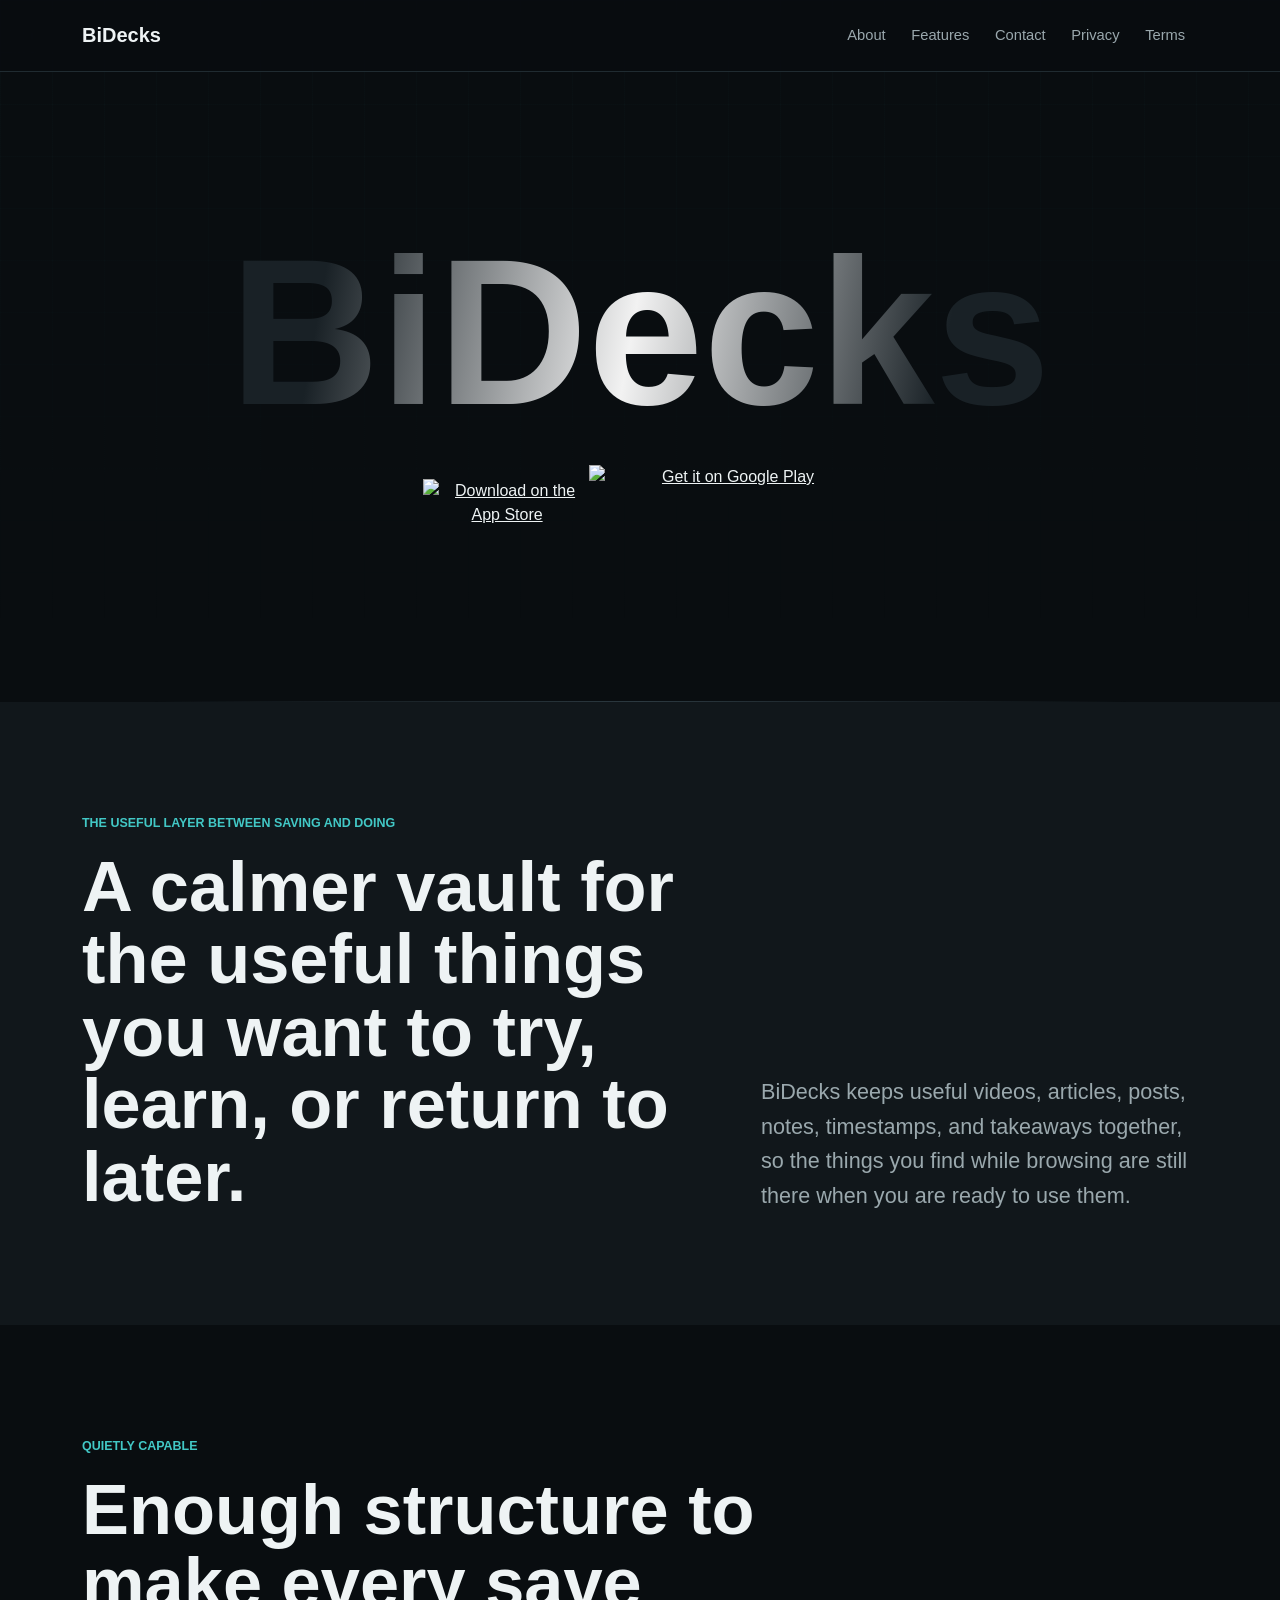
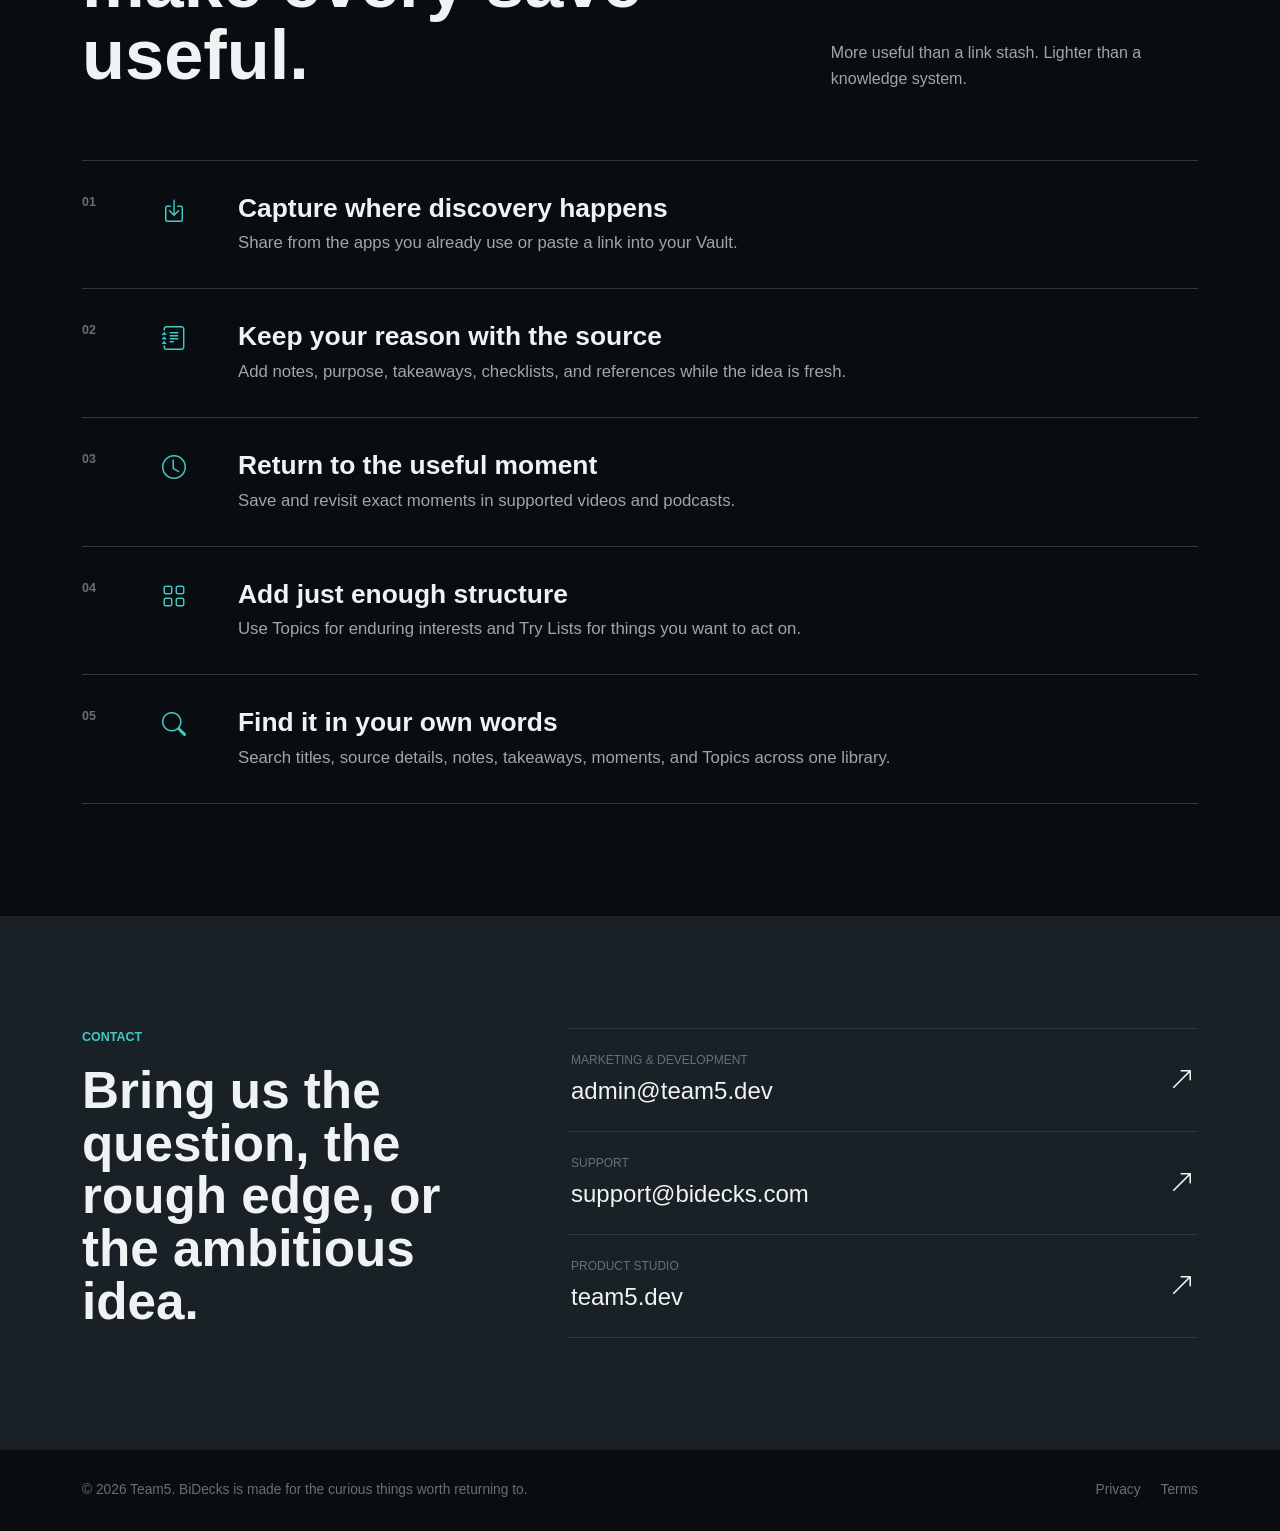
==== index.html @ 370e3e8d "First commit of comprehensive site" ====
<!doctype html>
<html lang="en" data-bs-theme="dark">
	<head>
		<meta charset="utf-8" />
		<meta name="viewport" content="width=device-width, initial-scale=1" />
		<meta name="theme-color" content="#090d10" />
		<meta
			name="description"
			content="BiDecks is a lightweight learning vault for useful videos, articles, posts, and ideas you want to try, remember, or use later."
		/>
		<title>BiDecks | Save it. Remember why. Use it later.</title>
		<link rel="icon" href="assets/favicon.png" />
		<link rel="preconnect" href="https://cdn.jsdelivr.net" crossorigin />
		<link
			href="https://cdn.jsdelivr.net/npm/bootstrap@5.3.8/dist/css/bootstrap.min.css"
			rel="stylesheet"
			integrity="sha384-sRIl4kxILFvY47J16cr9ZwB07vP4J8+LH7qKQnuqkuIAvNWLzeN8tE5YBujZqJLB"
			crossorigin="anonymous"
		/>
		<link
			href="https://cdn.jsdelivr.net/npm/bootstrap-icons@1.13.1/font/bootstrap-icons.min.css"
			rel="stylesheet"
		/>
		<link href="assets/css/styles.css" rel="stylesheet" />
	</head>
	<body>
		<a class="skip-link" href="#main-content">Skip to content</a>

		<nav class="navbar navbar-expand-lg fixed-top" aria-label="Main navigation">
			<div class="container-xl">
				<a class="navbar-brand" href="/" aria-label="BiDecks home">BiDecks</a>
				<button
					class="navbar-toggler"
					type="button"
					data-bs-toggle="collapse"
					data-bs-target="#mainNav"
					aria-controls="mainNav"
					aria-expanded="false"
					aria-label="Toggle navigation"
				>
					<span class="navbar-toggler-icon"></span>
				</button>
				<div class="collapse navbar-collapse" id="mainNav">
					<ul class="navbar-nav ms-auto align-items-lg-center">
						<li class="nav-item">
							<a class="nav-link" href="#about">About</a>
						</li>
						<li class="nav-item">
							<a class="nav-link" href="#features">Features</a>
						</li>
						<li class="nav-item">
							<a class="nav-link" href="#contact">Contact</a>
						</li>
						<li class="nav-item">
							<a class="nav-link" href="/privacy">Privacy</a>
						</li>
						<li class="nav-item">
							<a class="nav-link" href="/terms">Terms</a>
						</li>
					</ul>
				</div>
			</div>
		</nav>

		<main id="main-content">
			<header class="hero d-flex align-items-center">
				<div class="container-xl text-center">
					<h1 class="brand-shimmer">BiDecks</h1>
					<div
						class="store-links d-flex flex-wrap justify-content-center"
						role="group"
						aria-label="Download BiDecks"
					>
						<a
							class="store-link"
							href=""
							aria-label="Download BiDecks on the App Store"
						>
							<img
								src="https://tools.applemediaservices.com/api/badges/download-on-the-app-store/black/en-us"
								alt="Download on the App Store"
								width="168"
								height="56"
							/>
						</a>
						<a
							class="store-link store-link--google"
							href=""
							aria-label="Get BiDecks on Google Play"
						>
							<img
								src="https://play.google.com/intl/en_us/badges/static/images/badges/en_badge_web_generic.png"
								alt="Get it on Google Play"
								width="189"
								height="56"
							/>
						</a>
					</div>
				</div>
			</header>

			<section class="about-section section-pad" id="about">
				<div class="container-xl">
					<div class="row align-items-end gx-lg-5 gy-5">
						<div class="col-lg-7">
							<p class="section-kicker">
								The useful layer between saving and doing
							</p>
							<h2>
								A calmer vault for the useful things you want to try, learn, or
								return to later.
							</h2>
						</div>
						<div class="col-lg-5">
							<p class="lead-copy">
								BiDecks keeps useful videos, articles, posts, notes, timestamps,
								and takeaways together, so the things you find while browsing
								are still there when you are ready to use them.
							</p>
						</div>
					</div>
				</div>
			</section>

			<section class="features-section section-pad" id="features">
				<div class="container-xl">
					<div
						class="section-heading d-flex flex-column flex-md-row justify-content-between align-items-md-end gap-3"
					>
						<div>
							<p class="section-kicker">Quietly capable</p>
							<h2>Enough structure to make every save useful.</h2>
						</div>
						<p class="section-aside">
							More useful than a link stash. Lighter than a knowledge system.
						</p>
					</div>

					<div class="feature-list">
						<article class="feature-item">
							<span class="feature-number">01</span>
							<i class="bi bi-box-arrow-in-down" aria-hidden="true"></i>
							<div>
								<h3>Capture where discovery happens</h3>
								<p>
									Share from the apps you already use or paste a link into your
									Vault.
								</p>
							</div>
						</article>
						<article class="feature-item">
							<span class="feature-number">02</span>
							<i class="bi bi-journal-text" aria-hidden="true"></i>
							<div>
								<h3>Keep your reason with the source</h3>
								<p>
									Add notes, purpose, takeaways, checklists, and references
									while the idea is fresh.
								</p>
							</div>
						</article>
						<article class="feature-item">
							<span class="feature-number">03</span>
							<i class="bi bi-clock" aria-hidden="true"></i>
							<div>
								<h3>Return to the useful moment</h3>
								<p>
									Save and revisit exact moments in supported videos and
									podcasts.
								</p>
							</div>
						</article>
						<article class="feature-item">
							<span class="feature-number">04</span>
							<i class="bi bi-grid" aria-hidden="true"></i>
							<div>
								<h3>Add just enough structure</h3>
								<p>
									Use Topics for enduring interests and Try Lists for things you
									want to act on.
								</p>
							</div>
						</article>
						<article class="feature-item">
							<span class="feature-number">05</span>
							<i class="bi bi-search" aria-hidden="true"></i>
							<div>
								<h3>Find it in your own words</h3>
								<p>
									Search titles, source details, notes, takeaways, moments, and
									Topics across one library.
								</p>
							</div>
						</article>
					</div>
				</div>
			</section>

			<section class="contact-section section-pad" id="contact">
				<div class="container-xl">
					<div class="row gx-lg-5 gy-5">
						<div class="col-lg-5">
							<p class="section-kicker">Contact</p>
							<h2>
								Bring us the question, the rough edge, or the ambitious idea.
							</h2>
						</div>
						<div class="col-lg-7">
							<div class="contact-list">
								<a
									href="mailto:admin@team5.dev?subject=BiDecks%20product%20idea"
									class="contact-row"
								>
									<span
										><small>Marketing &amp; development</small
										>admin@team5.dev</span
									>
									<i class="bi bi-arrow-up-right" aria-hidden="true"></i>
								</a>
								<a
									href="mailto:support@bidecks.com?subject=BiDecks%20technical%20support"
									class="contact-row"
								>
									<span><small>Support</small>support@bidecks.com</span>
									<i class="bi bi-arrow-up-right" aria-hidden="true"></i>
								</a>
								<a
									href="https://team5.dev"
									class="contact-row"
									target="_blank"
									rel="noopener noreferrer"
								>
									<span><small>Product studio</small>team5.dev</span>
									<i class="bi bi-arrow-up-right" aria-hidden="true"></i>
								</a>
							</div>
						</div>
					</div>
				</div>
			</section>
		</main>

		<footer class="site-footer">
			<div
				class="container-xl d-flex flex-column flex-md-row justify-content-between gap-3"
			>
				<p>
					&copy; 2026 Team5. BiDecks is made for the curious things worth
					returning to.
				</p>
				<div class="footer-links">
					<a href="https://bidecks.com/privacy">Privacy</a
					><a href="https://bidecks.com/terms">Terms</a>
				</div>
			</div>
		</footer>

		<script
			src="https://cdn.jsdelivr.net/npm/bootstrap@5.3.8/dist/js/bootstrap.bundle.min.js"
			integrity="sha384-FKyoEForCGlyvwx9Hj09JcYn3nv7wiPVlz7YYwJrWVcXK/BmnVDxM+D2scQbITxI"
			crossorigin="anonymous"
		></script>
		<script src="assets/js/main.js"></script>
	</body>
</html>
---- assets/css/styles.css ----
@import url("https://api.fontshare.com/v2/css?f[]=satoshi@400,500,700,900&display=swap");

:root {
	--bg-base: #090d10;
	--bg-surface: #11171b;
	--bg-elevated: #192126;
	--bg-raised: #202b31;
	--border: #2c3940;
	--text: #eef3f4;
	--text-secondary: #9aa8ad;
	--text-tertiary: #647177;
	--accent: #42c8c6;
	--accent-pressed: #239c9a;
	--warm: #d97845;
	--info: #6fa6c8;
	--success: #63b887;
	--font-ui: "Satoshi", sans-serif;
	--nav-height: 72px;
}

* {
	box-sizing: border-box;
}

html {
	scroll-behavior: smooth;
	scroll-padding-top: calc(var(--nav-height) + 20px);
}

body {
	margin: 0;
	background: var(--bg-base);
	color: var(--text);
	font-family: var(--font-ui);
	font-size: 1rem;
	letter-spacing: 0;
	overflow-x: hidden;
}

body::before {
	position: fixed;
	inset: 0;
	z-index: -1;
	background-image:
		linear-gradient(rgba(66, 200, 198, 0.025) 1px, transparent 1px),
		linear-gradient(90deg, rgba(66, 200, 198, 0.025) 1px, transparent 1px);
	background-size: 52px 52px;
	content: "";
	pointer-events: none;
	mask-image: linear-gradient(to bottom, black, transparent 75%);
}

a {
	color: inherit;
}

.skip-link {
	position: fixed;
	top: 12px;
	left: 12px;
	z-index: 1100;
	padding: 10px 14px;
	background: var(--accent);
	color: var(--bg-base);
	font-weight: 700;
	transform: translateY(-150%);
}

.skip-link:focus {
	transform: translateY(0);
}

.navbar {
	min-height: var(--nav-height);
	background: rgba(9, 13, 16, 0.82);
	border-bottom: 1px solid rgba(44, 57, 64, 0.7);
	backdrop-filter: blur(18px);
}

.navbar-brand {
	color: var(--text);
	font-size: 1.25rem;
	font-weight: 900;
}

.navbar-brand:hover,
.navbar-brand:focus,
.nav-link:hover,
.nav-link:focus {
	color: var(--accent);
}

.navbar .nav-link {
	color: var(--text-secondary);
	font-size: 0.92rem;
	font-weight: 500;
	padding: 0.65rem 0.8rem !important;
}

.navbar-toggler {
	border-color: var(--border);
	border-radius: 6px;
}

.navbar-toggler:focus {
	box-shadow: 0 0 0 0.2rem rgba(66, 200, 198, 0.22);
}

.hero {
	position: relative;
	min-height: 78svh;
	padding: calc(var(--nav-height) + 72px) 0 72px;
	overflow: hidden;
}

.hero::after {
	position: absolute;
	bottom: 0;
	left: 50%;
	width: min(76vw, 980px);
	height: 1px;
	background: linear-gradient(90deg, transparent, var(--border), transparent);
	content: "";
	transform: translateX(-50%);
}

.brand-shimmer {
	margin: 0;
	background: linear-gradient(
		100deg,
		var(--bg-elevated) 0 11%,
		rgba(255, 255, 255, 0.95) 25%,
		var(--bg-elevated) 39% 61%,
		rgba(255, 255, 255, 0.95) 75%,
		var(--bg-elevated) 89% 100%
	);
	background-size: 200% 100%;
	background-repeat: repeat-x;
	background-clip: text;
	-webkit-background-clip: text;
	color: transparent;
	font-size: clamp(5rem, 17vw, 13rem);
	font-weight: 900;
	letter-spacing: 0;
	line-height: 0.9;
	animation: shimmer 6s linear infinite;
}

@keyframes shimmer {
	/* Shifts exactly one tile width so the loop is seamless */
	0% {
		background-position: 0% 50%;
	}
	100% {
		background-position: -200% 50%;
	}
}

.store-links {
	gap: 12px;
	margin-top: 52px;
}

.store-link {
	display: grid;
	height: 56px;
	place-items: center;
	transition:
		opacity 160ms ease,
		transform 160ms ease;
}

.store-link:hover,
.store-link:focus-visible {
	opacity: 0.82;
	transform: translateY(-2px);
}

.store-link img {
	display: block;
	max-height: 56px;
	width: auto;
}

/* Google's PNG has 41px transparent padding around a 168px-tall badge (250px canvas) */
.store-link--google img {
	--badge-h: 56px;
	max-height: none;
	height: calc(var(--badge-h) * 250 / 168);
	margin: calc(var(--badge-h) * -41 / 168);
}

.section-pad {
	padding: 112px 0;
}

.about-section {
	background: var(--bg-surface);
}

.section-kicker {
	margin: 0 0 18px;
	color: var(--accent);
	font-size: 0.78rem;
	font-weight: 700;
	text-transform: uppercase;
}

h2 {
	max-width: 900px;
	margin: 0;
	font-size: clamp(2.2rem, 5.5vw, 4.8rem);
	font-weight: 700;
	letter-spacing: 0;
	line-height: 1.03;
}

.lead-copy,
.section-aside {
	margin: 0;
	color: var(--text-secondary);
	font-size: clamp(1.1rem, 2vw, 1.35rem);
	line-height: 1.6;
}

.features-section {
	background: var(--bg-base);
}

.section-heading {
	margin-bottom: 68px;
}

.section-aside {
	max-width: 410px;
	font-size: 1rem;
}

.feature-list {
	border-top: 1px solid var(--border);
}

.feature-item {
	display: grid;
	grid-template-columns: 56px 52px minmax(0, 1fr);
	align-items: start;
	gap: 24px;
	padding: 32px 0;
	border-bottom: 1px solid var(--border);
}

.feature-number {
	color: var(--text-tertiary);
	font-size: 0.78rem;
	font-variant-numeric: tabular-nums;
	font-weight: 700;
}

.feature-item > i {
	color: var(--accent);
	font-size: 1.5rem;
}

.feature-item h3 {
	margin: 0 0 6px;
	font-size: clamp(1.25rem, 2.2vw, 1.65rem);
	font-weight: 700;
}

.feature-item p {
	max-width: 720px;
	margin: 0;
	color: var(--text-secondary);
	font-size: 1.05rem;
	line-height: 1.55;
}

.contact-section {
	background: var(--bg-elevated);
}

.contact-section h2 {
	font-size: clamp(2.1rem, 4vw, 3.8rem);
}

.contact-list {
	border-top: 1px solid var(--border);
}

.contact-row {
	display: flex;
	align-items: center;
	justify-content: space-between;
	padding: 22px 4px;
	border-bottom: 1px solid var(--border);
	font-size: clamp(1.12rem, 2.2vw, 1.5rem);
	font-weight: 500;
	text-decoration: none;
	transition:
		color 160ms ease,
		padding 160ms ease;
}

.contact-row small {
	display: block;
	margin-bottom: 4px;
	color: var(--text-tertiary);
	font-size: 0.75rem;
	font-weight: 500;
	text-transform: uppercase;
}

.contact-row:hover,
.contact-row:focus-visible {
	padding-right: 0;
	padding-left: 10px;
	color: var(--accent);
}

.site-footer {
	padding: 30px 0;
	background: var(--bg-base);
	color: var(--text-tertiary);
	font-size: 0.86rem;
}

.site-footer p {
	margin: 0;
}

.footer-links {
	display: flex;
	gap: 20px;
}

.footer-links a {
	text-decoration: none;
}

.footer-links a:hover,
.footer-links a:focus {
	color: var(--accent);
}

.legal-main {
	min-height: calc(100vh - 90px);
	padding: calc(var(--nav-height) + 72px) 0 96px;
}

.legal-header {
	padding-bottom: 56px;
	border-bottom: 1px solid var(--border);
}

.legal-header h1 {
	margin: 12px 0 22px;
	font-size: clamp(3rem, 8vw, 6.6rem);
	font-weight: 900;
	letter-spacing: 0;
	line-height: 0.95;
}

.legal-meta {
	margin: 0;
	color: var(--accent);
	font-size: 0.82rem;
	font-weight: 700;
	text-transform: uppercase;
}

.legal-intro {
	max-width: 790px;
	margin: 0;
	color: var(--text-secondary);
	font-size: 1.15rem;
	line-height: 1.7;
}

.legal-content {
	max-width: 860px;
	padding-top: 56px;
}

.legal-section {
	margin-bottom: 52px;
}

.legal-section h2 {
	margin-bottom: 18px;
	font-size: clamp(1.55rem, 3vw, 2rem);
	line-height: 1.2;
}

.legal-section p,
.legal-section li {
	color: var(--text-secondary);
	font-size: 1rem;
	line-height: 1.75;
}

.legal-section p {
	margin: 0 0 14px;
}

.legal-section ul {
	margin: 16px 0 0;
	padding-left: 1.25rem;
}

.legal-section li {
	padding: 0 0 10px 7px;
}

.legal-section li::marker {
	color: var(--accent);
}

.legal-section a {
	color: var(--accent);
	text-underline-offset: 4px;
}

.reveal {
	opacity: 0;
	transform: translateY(22px);
	transition:
		opacity 600ms ease,
		transform 600ms ease;
}

.reveal.is-visible {
	opacity: 1;
	transform: translateY(0);
}

@media (max-width: 991.98px) {
	.navbar-collapse {
		margin-top: 12px;
		padding: 12px 0 16px;
		border-top: 1px solid var(--border);
	}

	.hero {
		min-height: 72svh;
	}

	.section-pad {
		padding: 84px 0;
	}
}

@media (max-width: 575.98px) {
	.brand-shimmer {
		font-size: clamp(4.3rem, 24vw, 7rem);
	}

	.store-links {
		gap: 8px;
		margin-top: 38px;
	}

	.store-link,
	.store-link img {
		height: 48px;
	}

	.store-link--google img {
		--badge-h: 48px;
		height: calc(var(--badge-h) * 250 / 168);
	}

	.feature-item {
		grid-template-columns: 34px 32px minmax(0, 1fr);
		gap: 12px;
	}

	.feature-item > i {
		font-size: 1.25rem;
	}

	.contact-row {
		font-size: 1rem;
	}
}

@media (prefers-reduced-motion: reduce) {
	html {
		scroll-behavior: auto;
	}

	*,
	*::before,
	*::after {
		animation-duration: 0.01ms !important;
		animation-iteration-count: 1 !important;
		transition-duration: 0.01ms !important;
	}

	.brand-shimmer {
		background-position: 50% 50%;
	}

	.reveal {
		opacity: 1;
		transform: none;
	}
}
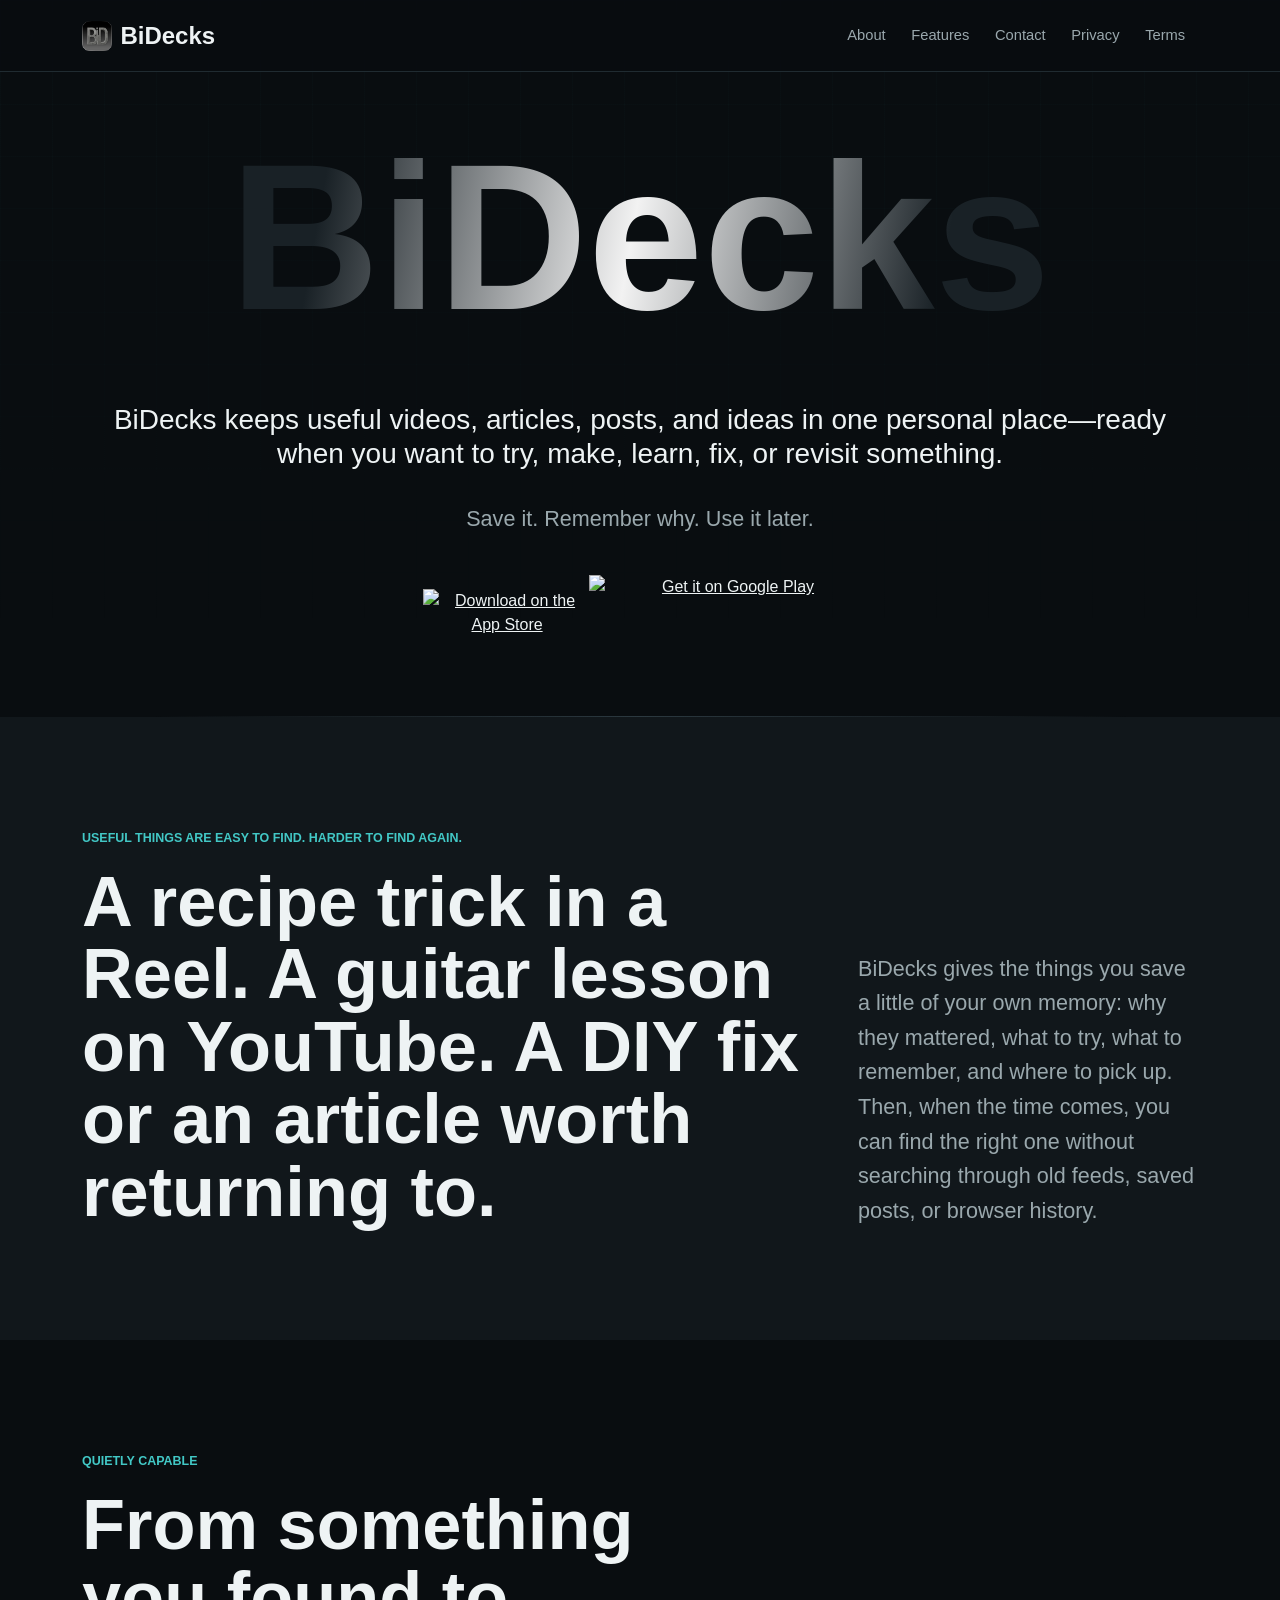
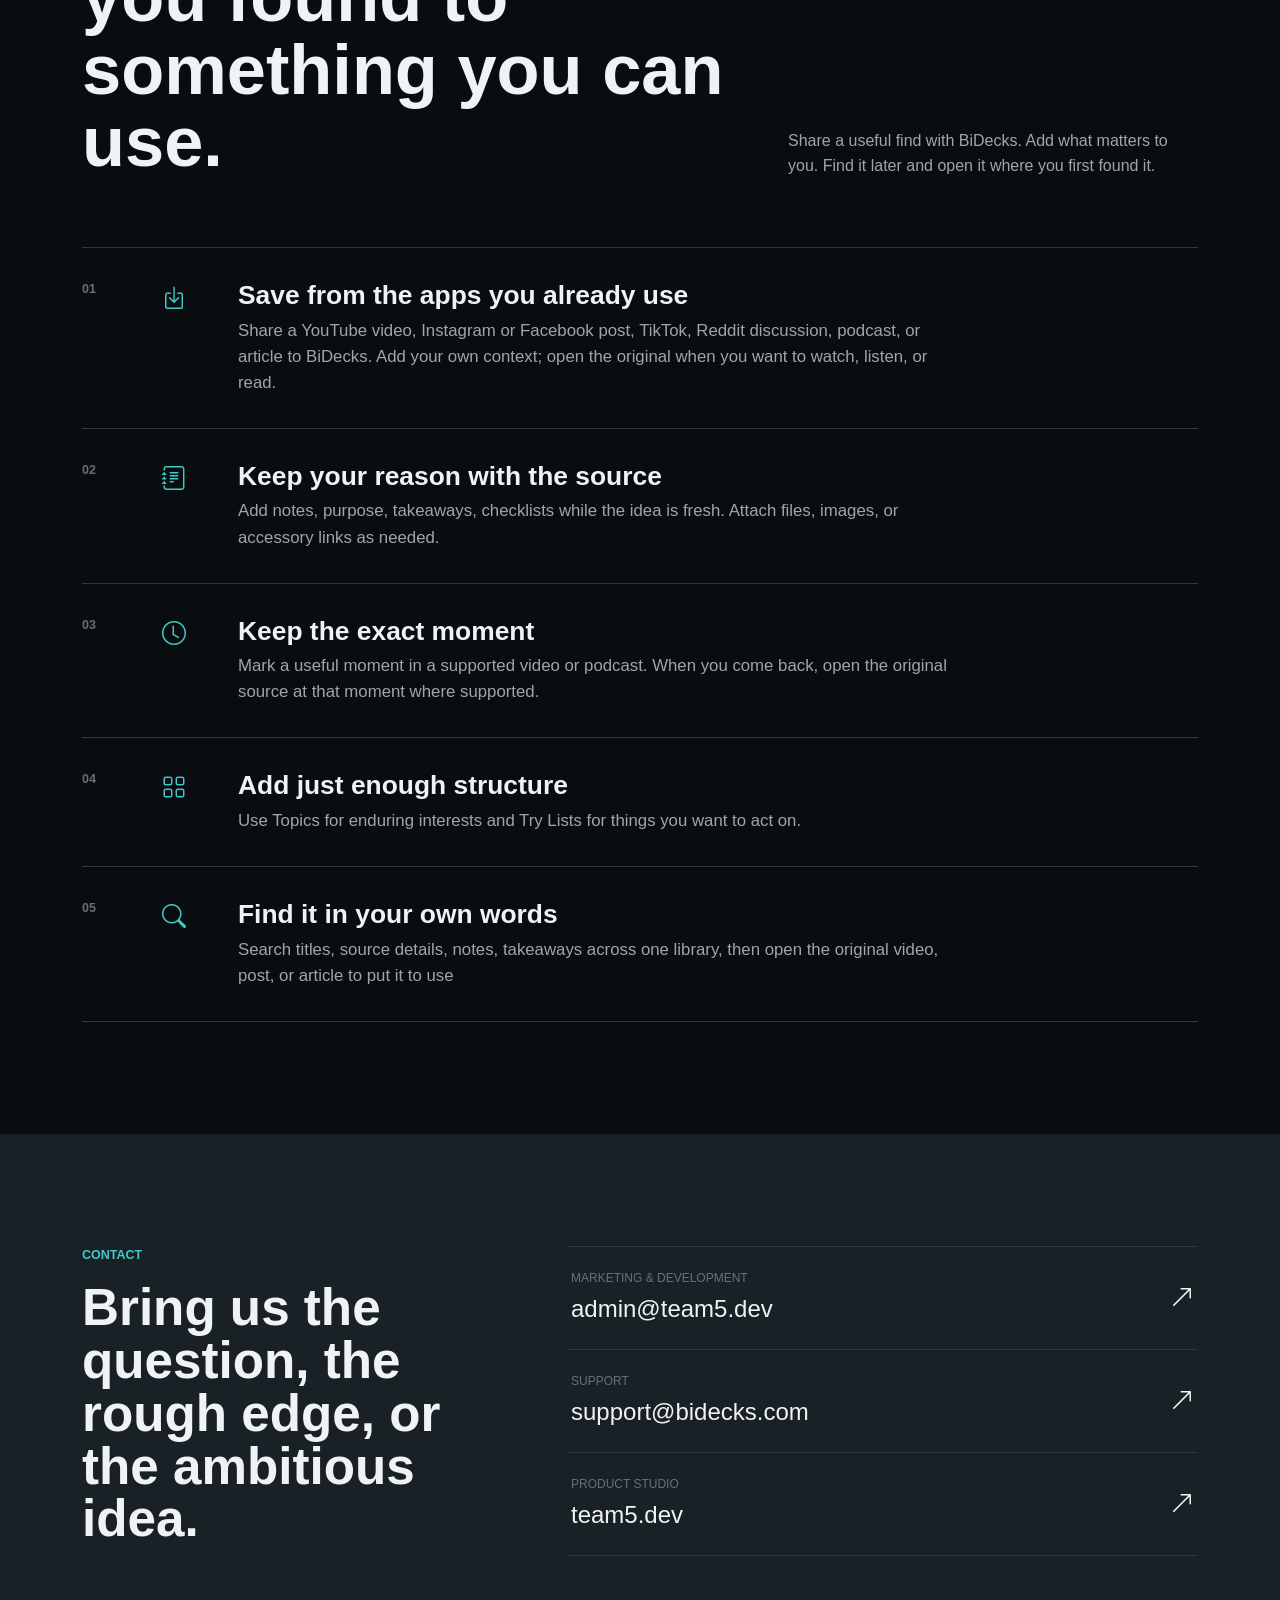
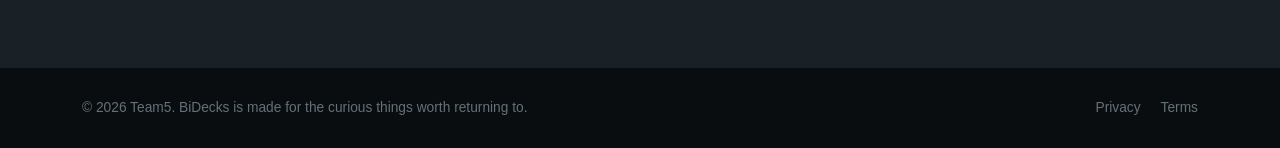
==== commit 45fb4eb8: "Change copy and tune styles and layout" ====
--- a/index.html
+++ b/index.html
@@ -9,7 +9,13 @@
 			content="BiDecks is a lightweight learning vault for useful videos, articles, posts, and ideas you want to try, remember, or use later."
 		/>
 		<title>BiDecks | Save it. Remember why. Use it later.</title>
-		<link rel="icon" href="assets/favicon.png" />
+		<link
+			rel="icon"
+			type="image/png"
+			sizes="32x32"
+			href="assets/favicon-32.png"
+		/>
+		<link rel="apple-touch-icon" href="apple-touch-icon.png" />
 		<link rel="preconnect" href="https://cdn.jsdelivr.net" crossorigin />
 		<link
 			href="https://cdn.jsdelivr.net/npm/bootstrap@5.3.8/dist/css/bootstrap.min.css"
@@ -28,7 +34,13 @@
 
 		<nav class="navbar navbar-expand-lg fixed-top" aria-label="Main navigation">
 			<div class="container-xl">
-				<a class="navbar-brand" href="/" aria-label="BiDecks home">BiDecks</a>
+				<a class="navbar-brand" href="/" aria-label="BiDecks home">
+					<img
+						src="assets/images/BiD-icon-site.png"
+						alt=""
+					/>
+					<span>BiDecks</span>
+				</a>
 				<button
 					class="navbar-toggler"
 					type="button"
@@ -65,7 +77,13 @@
 		<main id="main-content">
 			<header class="hero d-flex align-items-center">
 				<div class="container-xl text-center">
-					<h1 class="brand-shimmer">BiDecks</h1>
+					<h1 class="brand-shimmer mb-5">BiDecks</h1>
+					<h3 class="pt-4">
+						BiDecks keeps useful videos, articles, posts, and ideas in one
+						personal place—ready when you want to try, make, learn, fix, or
+						revisit something.
+					</h3>
+					<p class="lead-copy pt-4">Save it. Remember why. Use it later.</p>
 					<div
 						class="store-links d-flex flex-wrap justify-content-center"
 						role="group"
@@ -102,20 +120,22 @@
 			<section class="about-section section-pad" id="about">
 				<div class="container-xl">
 					<div class="row align-items-end gx-lg-5 gy-5">
-						<div class="col-lg-7">
+						<div class="col-lg-8">
 							<p class="section-kicker">
-								The useful layer between saving and doing
+								Useful things are easy to find. Harder to find again.
 							</p>
 							<h2>
-								A calmer vault for the useful things you want to try, learn, or
-								return to later.
+								A recipe trick in a Reel. A guitar lesson on YouTube. A DIY fix
+								or an article worth returning to.
 							</h2>
 						</div>
-						<div class="col-lg-5">
+						<div class="col-lg-4">
 							<p class="lead-copy">
-								BiDecks keeps useful videos, articles, posts, notes, timestamps,
-								and takeaways together, so the things you find while browsing
-								are still there when you are ready to use them.
+								BiDecks gives the things you save a little of your own memory:
+								why they mattered, what to try, what to remember, and where to
+								pick up. Then, when the time comes, you can find the right one
+								without searching through old feeds, saved posts, or browser
+								history.
 							</p>
 						</div>
 					</div>
@@ -129,10 +149,11 @@
 					>
 						<div>
 							<p class="section-kicker">Quietly capable</p>
-							<h2>Enough structure to make every save useful.</h2>
+							<h2>From something you found to something you can use.</h2>
 						</div>
 						<p class="section-aside">
-							More useful than a link stash. Lighter than a knowledge system.
+							Share a useful find with BiDecks. Add what matters to you. Find it
+							later and open it where you first found it.
 						</p>
 					</div>
 
@@ -141,10 +162,12 @@
 							<span class="feature-number">01</span>
 							<i class="bi bi-box-arrow-in-down" aria-hidden="true"></i>
 							<div>
-								<h3>Capture where discovery happens</h3>
-								<p>
-									Share from the apps you already use or paste a link into your
-									Vault.
+								<h3>Save from the apps you already use</h3>
+								<p>
+									Share a YouTube video, Instagram or Facebook post, TikTok,
+									Reddit discussion, podcast, or article to BiDecks. Add your
+									own context; open the original when you want to watch, listen,
+									or read.
 								</p>
 							</div>
 						</article>
@@ -154,8 +177,8 @@
 							<div>
 								<h3>Keep your reason with the source</h3>
 								<p>
-									Add notes, purpose, takeaways, checklists, and references
-									while the idea is fresh.
+									Add notes, purpose, takeaways, checklists while the idea is
+									fresh. Attach files, images, or accessory links as needed.
 								</p>
 							</div>
 						</article>
@@ -163,10 +186,11 @@
 							<span class="feature-number">03</span>
 							<i class="bi bi-clock" aria-hidden="true"></i>
 							<div>
-								<h3>Return to the useful moment</h3>
-								<p>
-									Save and revisit exact moments in supported videos and
-									podcasts.
+								<h3>Keep the exact moment</h3>
+								<p>
+									Mark a useful moment in a supported video or podcast. When you
+									come back, open the original source at that moment where
+									supported.
 								</p>
 							</div>
 						</article>
@@ -187,8 +211,9 @@
 							<div>
 								<h3>Find it in your own words</h3>
 								<p>
-									Search titles, source details, notes, takeaways, moments, and
-									Topics across one library.
+									Search titles, source details, notes, takeaways across one
+									library, then open the original video, post, or article to put
+									it to use
 								</p>
 							</div>
 						</article>
--- a/assets/css/styles.css
+++ b/assets/css/styles.css
@@ -78,9 +78,18 @@
 }
 
 .navbar-brand {
+	display: inline-flex;
+	align-items: center;
+	gap: 0.35em;
 	color: var(--text);
-	font-size: 1.25rem;
+	font-size: 1.5rem;
 	font-weight: 900;
+}
+
+.navbar-brand img {
+	display: block;
+	width: 1.25em;
+	height: 1.25em;
 }
 
 .navbar-brand:hover,
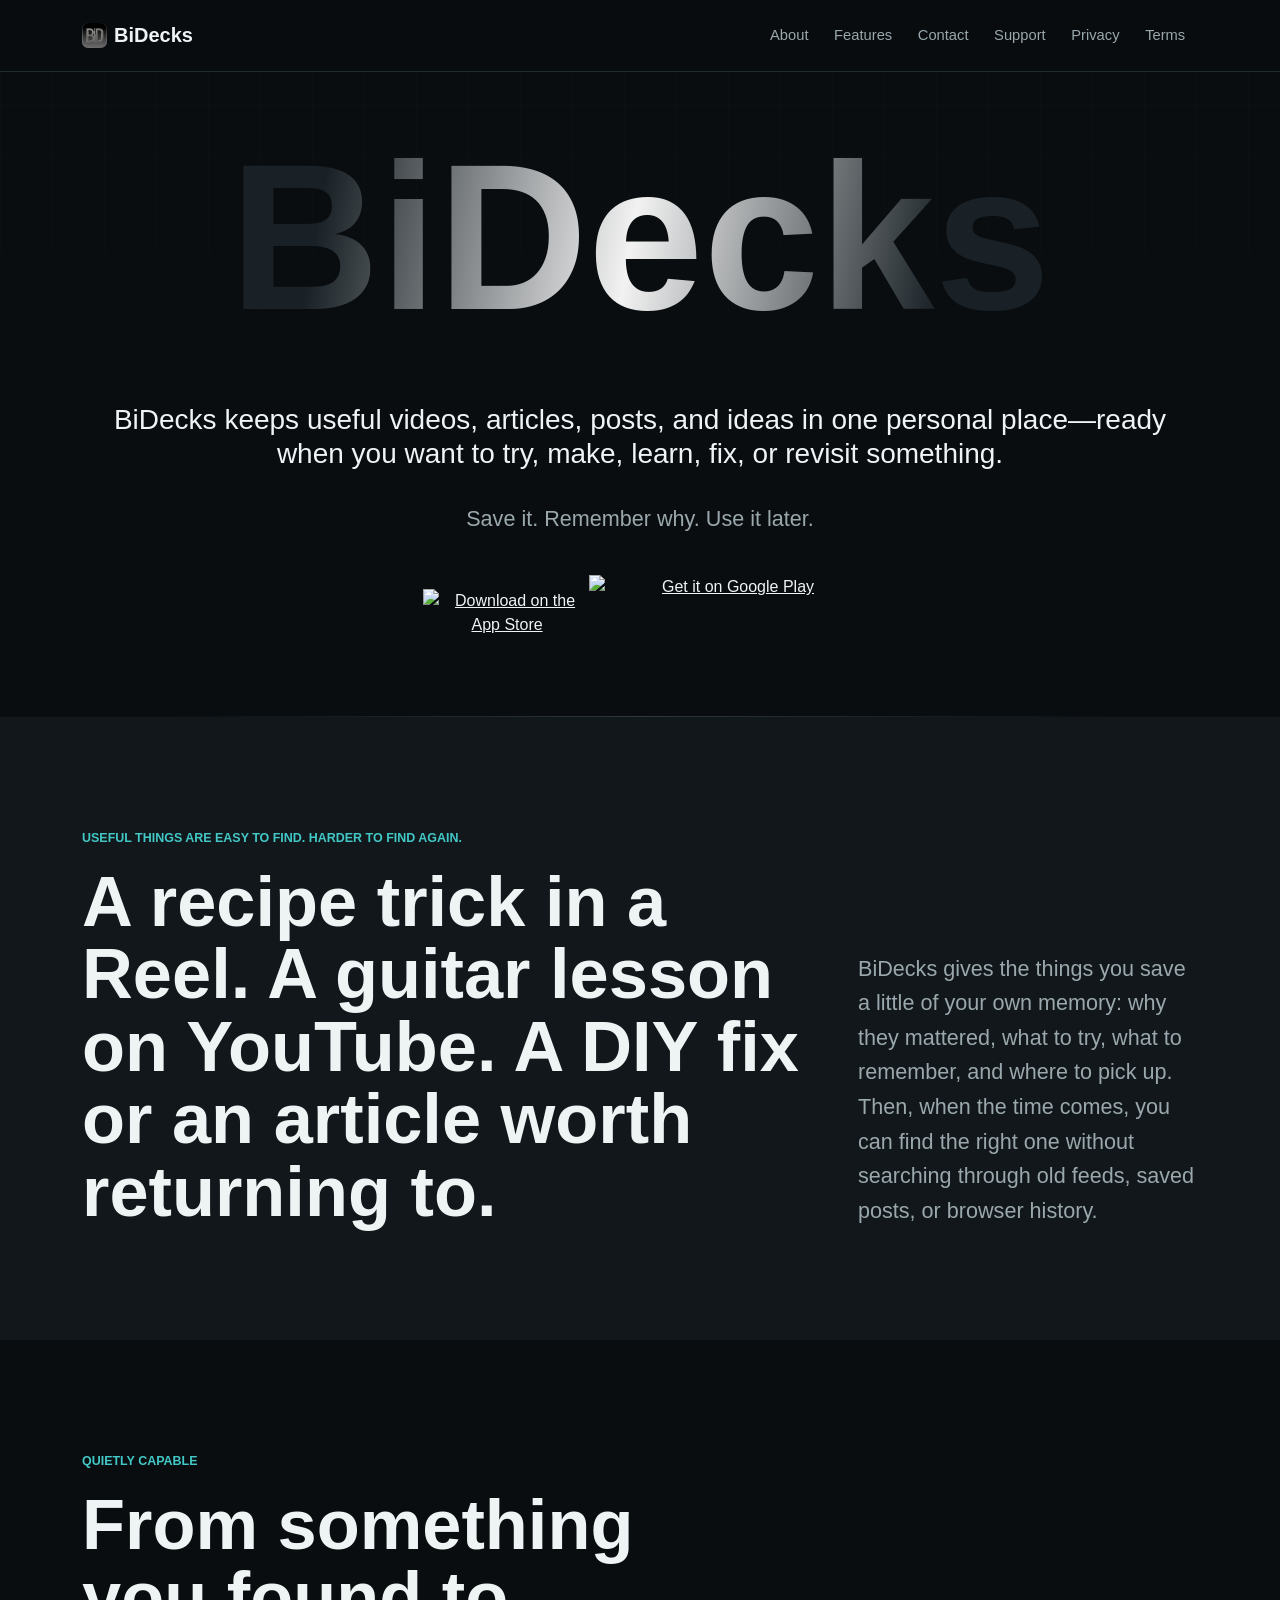
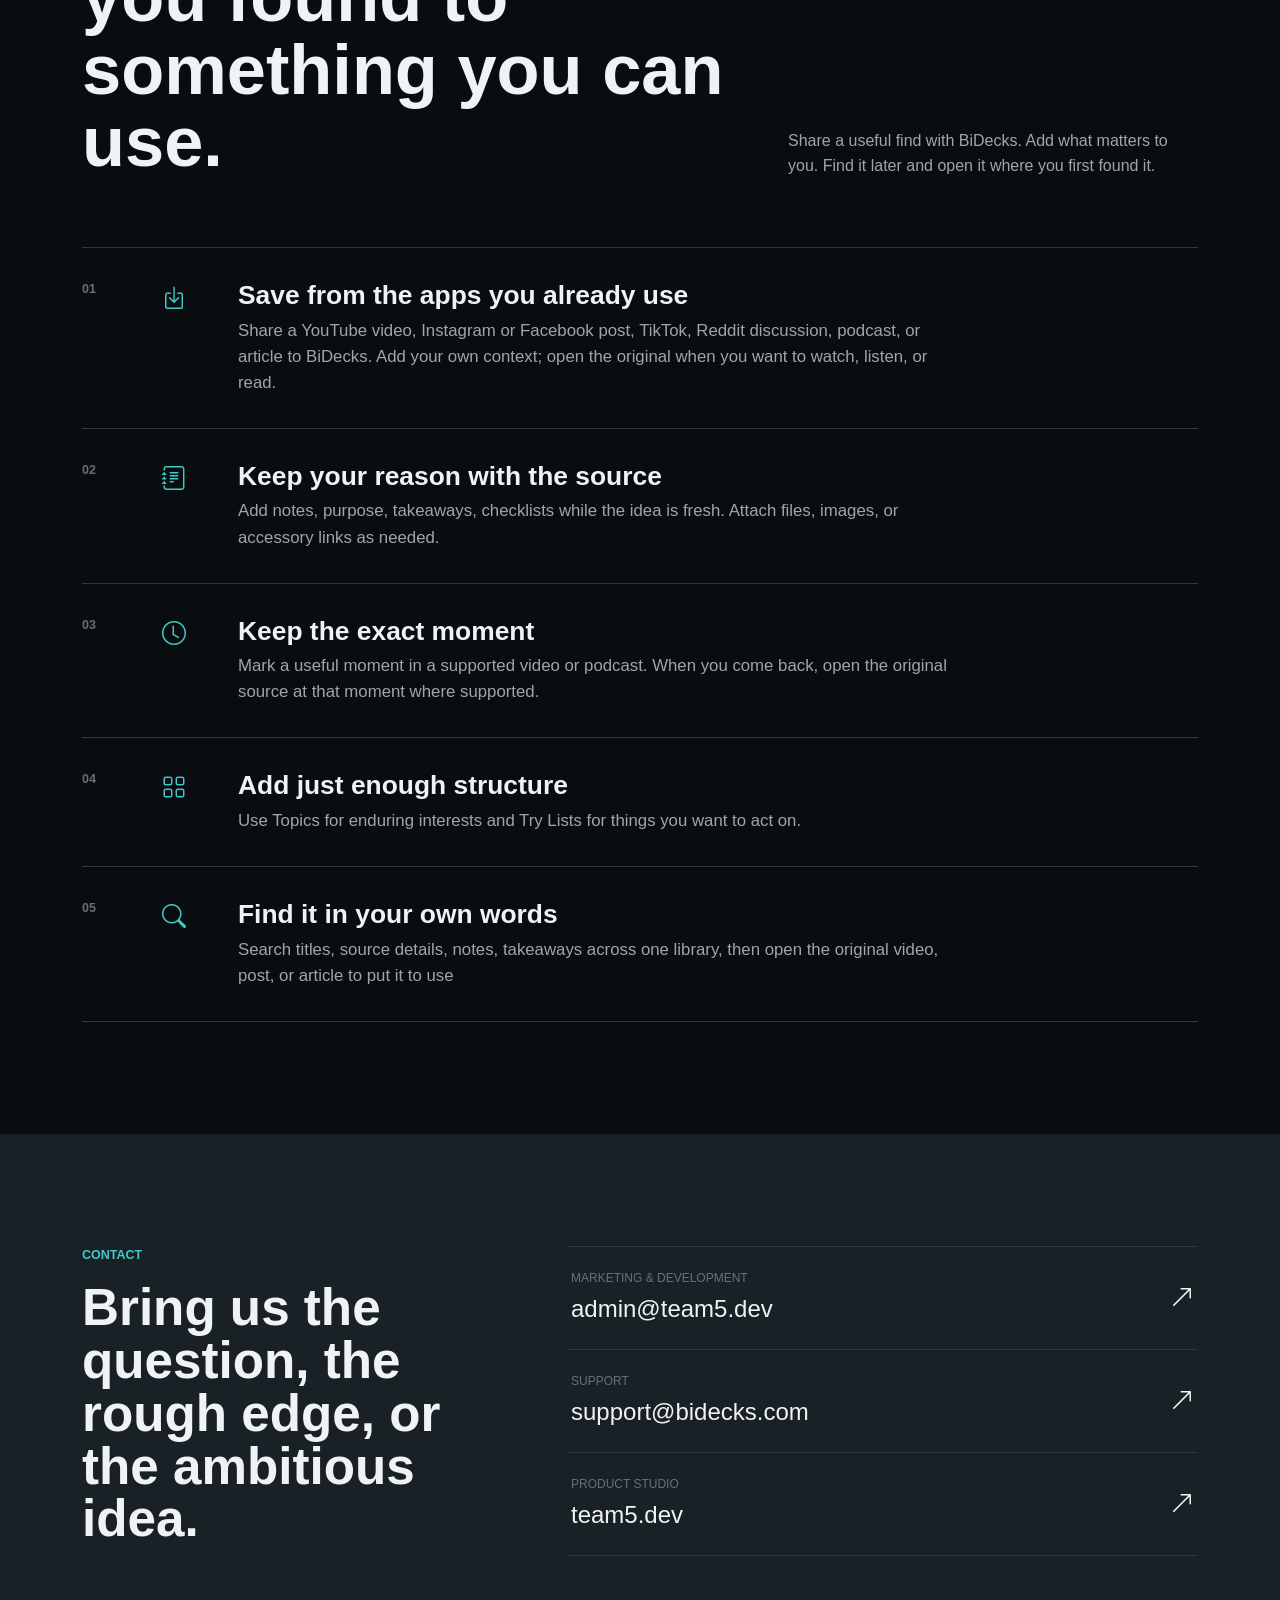
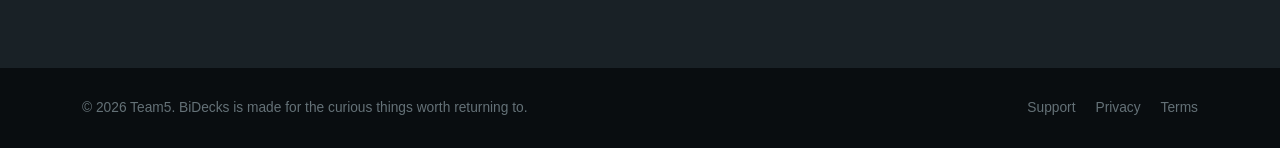
==== commit 109d3dee: "Add support page" ====
--- a/index.html
+++ b/index.html
@@ -62,6 +62,9 @@
 						</li>
 						<li class="nav-item">
 							<a class="nav-link" href="#contact">Contact</a>
+						</li>
+						<li class="nav-item">
+							<a class="nav-link" href="/support">Support</a>
 						</li>
 						<li class="nav-item">
 							<a class="nav-link" href="/privacy">Privacy</a>
@@ -274,6 +277,7 @@
 					returning to.
 				</p>
 				<div class="footer-links">
+					<a href="https://bidecks.com/support">Support</a>
 					<a href="https://bidecks.com/privacy">Privacy</a
 					><a href="https://bidecks.com/terms">Terms</a>
 				</div>
--- a/assets/css/styles.css
+++ b/assets/css/styles.css
@@ -82,7 +82,7 @@
 	align-items: center;
 	gap: 0.35em;
 	color: var(--text);
-	font-size: 1.5rem;
+	font-size: 1.25rem;
 	font-weight: 900;
 }
 
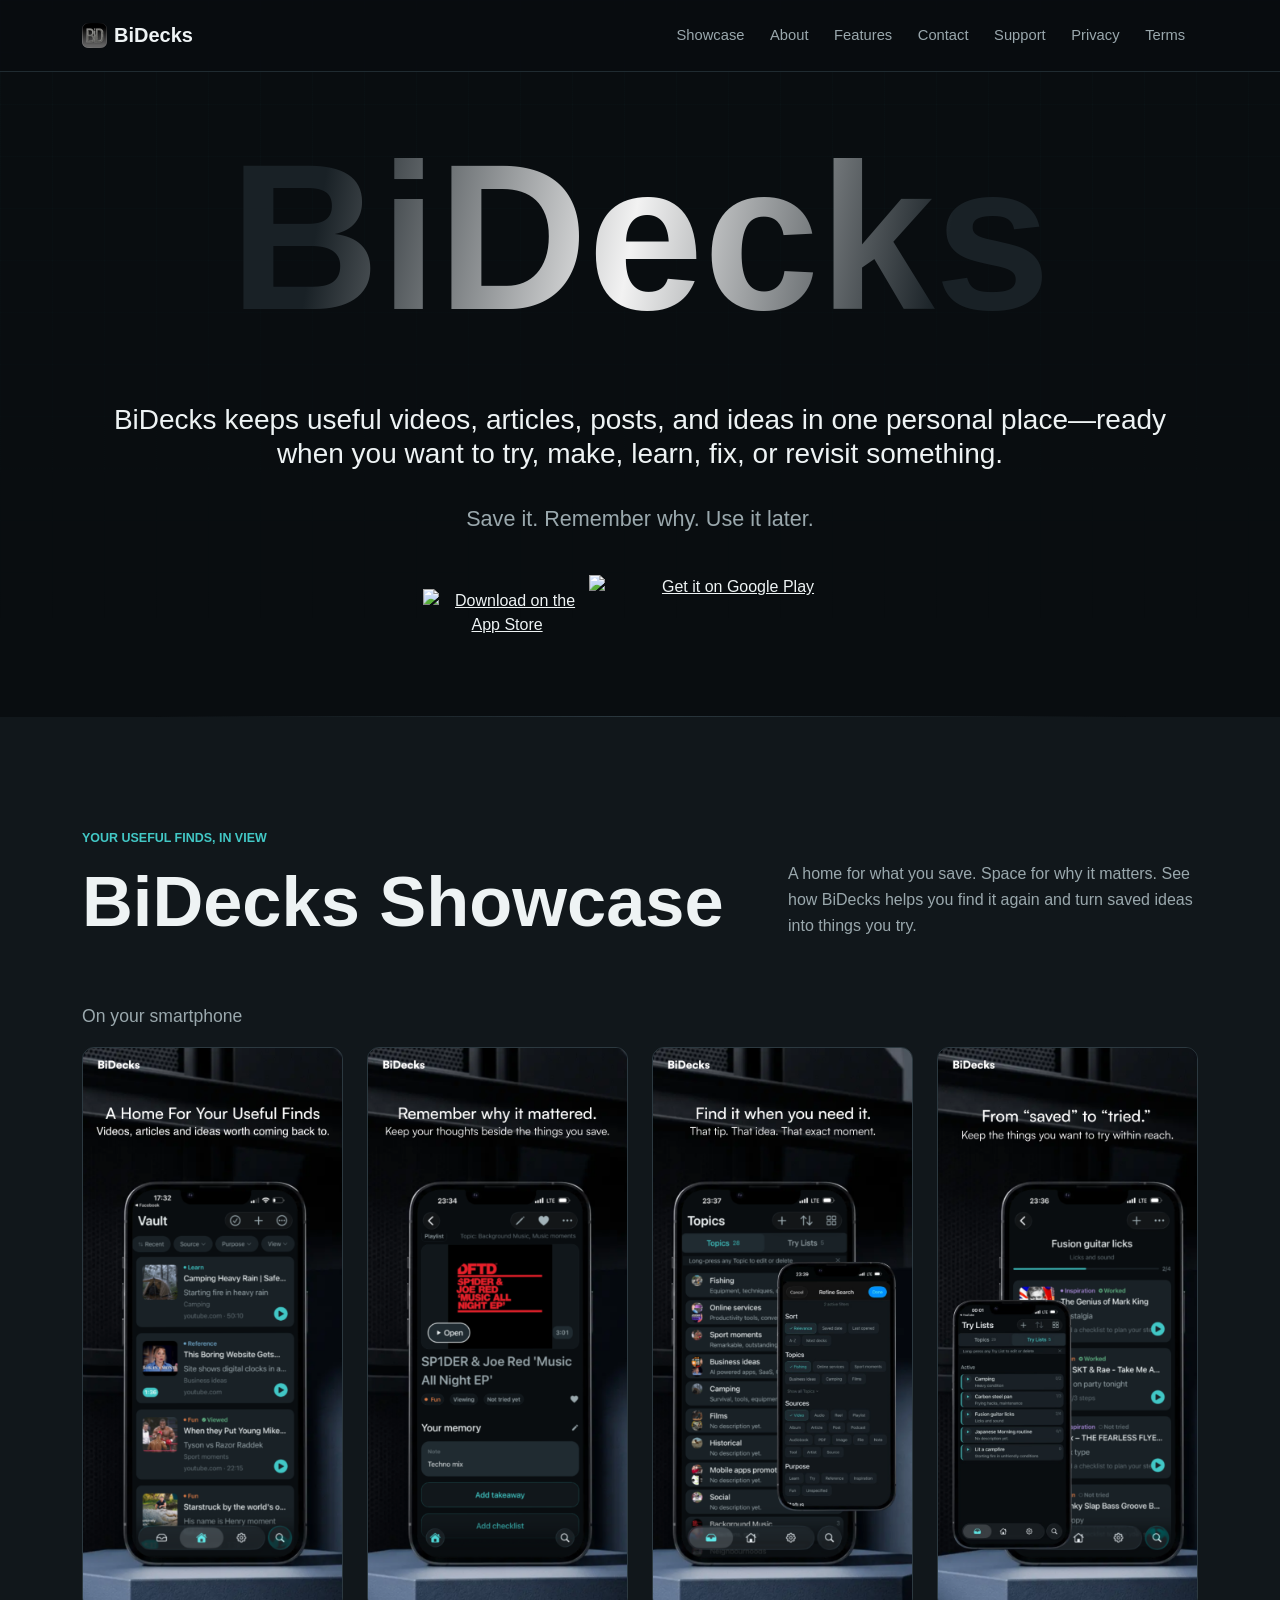
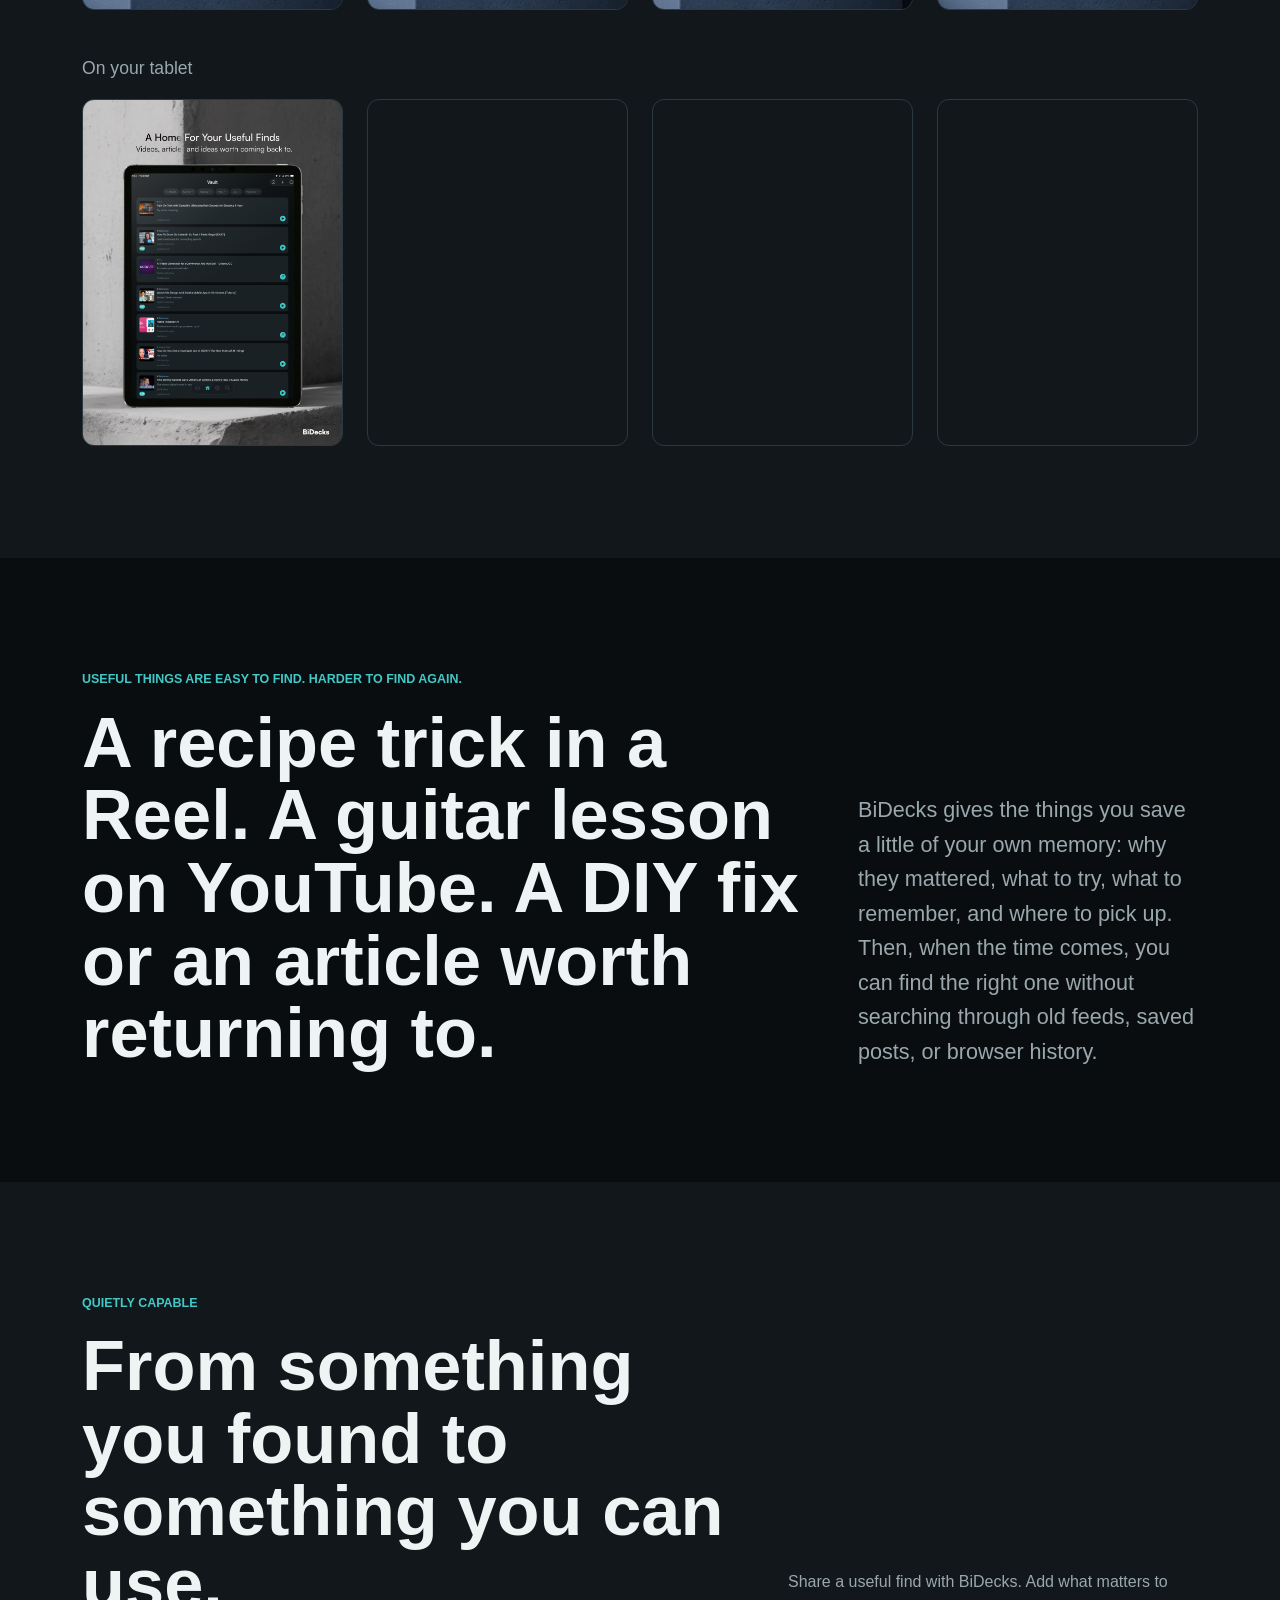
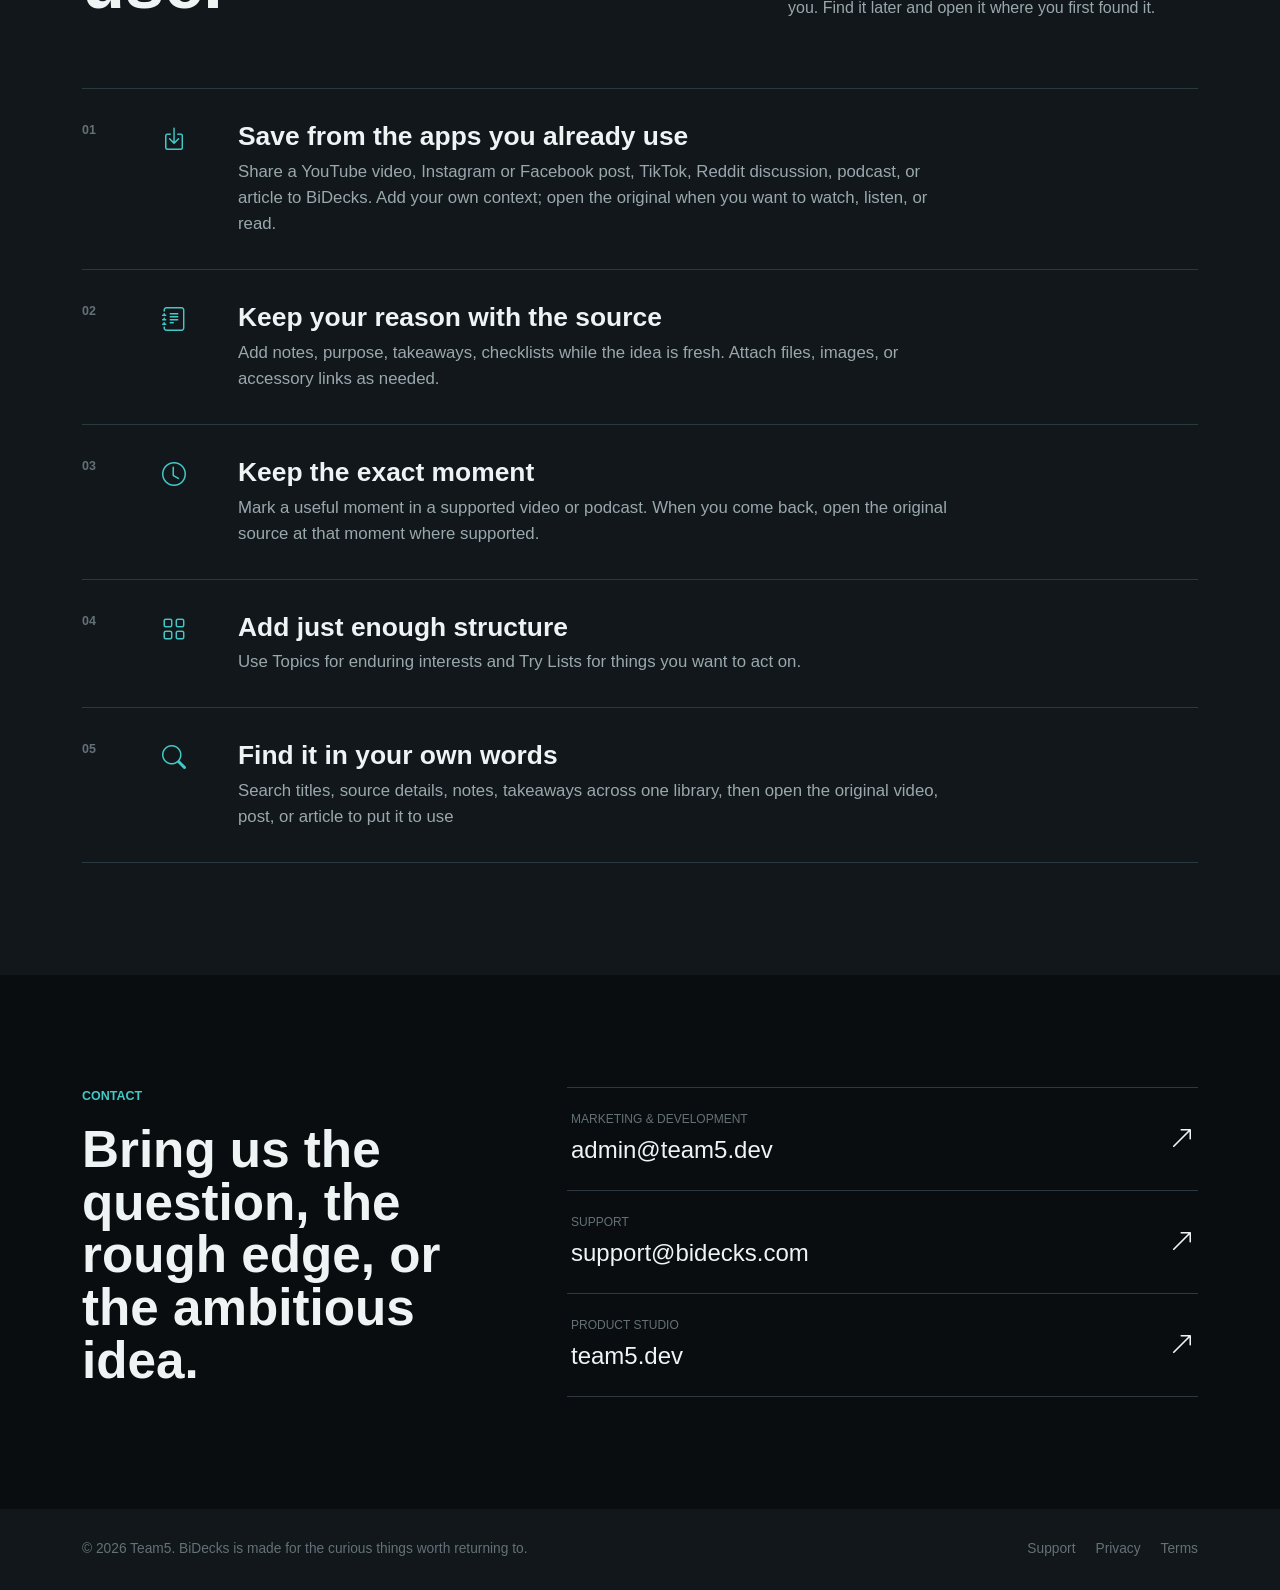
==== commit 3abb94e5: "Add bidecks showcase section and kaleidoscope previews" ====
--- a/index.html
+++ b/index.html
@@ -55,6 +55,9 @@
 				<div class="collapse navbar-collapse" id="mainNav">
 					<ul class="navbar-nav ms-auto align-items-lg-center">
 						<li class="nav-item">
+							<a class="nav-link" href="#showcase">Showcase</a>
+						</li>
+						<li class="nav-item">
 							<a class="nav-link" href="#about">About</a>
 						</li>
 						<li class="nav-item">
@@ -106,7 +109,7 @@
 						</a>
 						<a
 							class="store-link store-link--google"
-							href=""
+							href="https://play.google.com/store/apps/details?id=com.bidecks.mobile"
 							aria-label="Get BiDecks on Google Play"
 						>
 							<img
@@ -119,6 +122,152 @@
 					</div>
 				</div>
 			</header>
+
+			<section
+				class="showcase-section section-pad"
+				id="showcase"
+				aria-labelledby="showcase-title"
+			>
+				<div class="container-xl">
+					<div
+						class="section-heading d-flex flex-column flex-md-row justify-content-between align-items-md-end gap-3"
+					>
+						<div>
+							<p class="section-kicker">Your useful finds, in view</p>
+							<h2 id="showcase-title">BiDecks Showcase</h2>
+						</div>
+						<p class="section-aside">
+							A home for what you save. Space for why it matters. See how
+							BiDecks helps you find it again and turn saved ideas into things
+							you try.
+						</p>
+					</div>
+
+					<div class="showcase-group" role="group" aria-labelledby="showcase-phones">
+						<h3 class="showcase-label" id="showcase-phones">On your smartphone</h3>
+						<div class="showcase-grid">
+							<a
+								class="showcase-preview"
+								href="assets/images/gallery/iPhone/1stBiDecks.png"
+								aria-haspopup="dialog"
+							>
+								<img
+									src="assets/images/gallery/iPhone/1stBiDecks.png"
+									alt="BiDecks on iPhone: a home for useful finds, with saved videos and articles in the Vault."
+									width="1284"
+									height="2778"
+									loading="lazy"
+									decoding="async"
+								/>
+							</a>
+							<a
+								class="showcase-preview"
+								href="assets/images/gallery/iPhone/2ndBiDecks.png"
+								aria-haspopup="dialog"
+							>
+								<img
+									src="assets/images/gallery/iPhone/2ndBiDecks.png"
+									alt="Remember why it mattered: personal notes, takeaways, and checklists beside a saved playlist on iPhone."
+									width="1284"
+									height="2778"
+									loading="lazy"
+									decoding="async"
+								/>
+							</a>
+							<a
+								class="showcase-preview"
+								href="assets/images/gallery/iPhone/3dBiDecks.png"
+								aria-haspopup="dialog"
+							>
+								<img
+									src="assets/images/gallery/iPhone/3dBiDecks.png"
+									alt="Find it when you need it: Topics and search filters on iPhone."
+									width="1284"
+									height="2778"
+									loading="lazy"
+									decoding="async"
+								/>
+							</a>
+							<a
+								class="showcase-preview"
+								href="assets/images/gallery/iPhone/4thBiDecks.png"
+								aria-haspopup="dialog"
+							>
+								<img
+									src="assets/images/gallery/iPhone/4thBiDecks.png"
+									alt="From saved to tried: Try Lists and progress on guitar lessons on iPhone."
+									width="1284"
+									height="2778"
+									loading="lazy"
+									decoding="async"
+								/>
+							</a>
+						</div>
+					</div>
+
+					<div class="showcase-group" role="group" aria-labelledby="showcase-tablets">
+						<h3 class="showcase-label" id="showcase-tablets">On your tablet</h3>
+						<div class="showcase-grid">
+							<a
+								class="showcase-preview"
+								href="assets/images/gallery/iPad/1stBidecks_Tablet.png"
+								aria-haspopup="dialog"
+							>
+								<img
+									src="assets/images/gallery/iPad/1stBidecks_Tablet.png"
+									alt="BiDecks on iPad: a home for useful finds, with saved videos and articles in the Vault."
+									width="2048"
+									height="2732"
+									loading="lazy"
+									decoding="async"
+								/>
+							</a>
+							<a
+								class="showcase-preview"
+								href="assets/images/gallery/iPad/2ndBidecks_Tablet.png"
+								aria-haspopup="dialog"
+							>
+								<img
+									src="assets/images/gallery/iPad/2ndBidecks_Tablet.png"
+									alt="Remember why it mattered: notes, takeaways, checklists, and saved video moments on iPad."
+									width="2048"
+									height="2732"
+									loading="lazy"
+									decoding="async"
+								/>
+							</a>
+							<a
+								class="showcase-preview"
+								href="assets/images/gallery/iPad/3dBidecks_Tablet.png"
+								aria-haspopup="dialog"
+							>
+								<img
+									src="assets/images/gallery/iPad/3dBidecks_Tablet.png"
+									alt="Find it when you need it: Topics and detailed search filters on iPad."
+									width="2048"
+									height="2732"
+									loading="lazy"
+									decoding="async"
+								/>
+							</a>
+							<a
+								class="showcase-preview"
+								href="assets/images/gallery/iPad/4thBidecks_Tablet.png"
+								aria-haspopup="dialog"
+							>
+								<img
+									src="assets/images/gallery/iPad/4thBidecks_Tablet.png"
+									alt="From saved to tried: active, paused, and completed Try Lists on iPad."
+									width="2048"
+									height="2732"
+									loading="lazy"
+									decoding="async"
+								/>
+							</a>
+						</div>
+					</div>
+				</div>
+			</section>
 
 			<section class="about-section section-pad" id="about">
 				<div class="container-xl">
@@ -284,6 +433,24 @@
 			</div>
 		</footer>
 
+		<dialog class="kaleidoscope" aria-labelledby="kaleidoscope-title">
+			<div class="kaleidoscope-header">
+				<h2 id="kaleidoscope-title">Kaleidoscope</h2>
+				<button class="kaleidoscope-control" type="button" data-preview-close aria-label="Close preview" autofocus>&times;</button>
+			</div>
+			<div class="kaleidoscope-stage" role="region" aria-label="Full image preview">
+				<img class="kaleidoscope-image" alt="" />
+			</div>
+			<div class="kaleidoscope-footer">
+				<button class="kaleidoscope-control" type="button" data-preview-previous aria-label="Previous image">&#8592;</button>
+				<div class="kaleidoscope-caption">
+					<p class="kaleidoscope-status" role="status" aria-atomic="true"></p>
+					<small>Esc to close</small>
+				</div>
+				<button class="kaleidoscope-control" type="button" data-preview-next aria-label="Next image">&#8594;</button>
+			</div>
+		</dialog>
+
 		<script
 			src="https://cdn.jsdelivr.net/npm/bootstrap@5.3.8/dist/js/bootstrap.bundle.min.js"
 			integrity="sha384-FKyoEForCGlyvwx9Hj09JcYn3nv7wiPVlz7YYwJrWVcXK/BmnVDxM+D2scQbITxI"
--- a/assets/css/styles.css
+++ b/assets/css/styles.css
@@ -203,8 +203,143 @@
 	padding: 112px 0;
 }
 
-.about-section {
+.showcase-section,
+.features-section {
 	background: var(--bg-surface);
+}
+
+.showcase-group + .showcase-group {
+	margin-top: 48px;
+}
+
+.showcase-label {
+	margin: 0 0 20px;
+	color: var(--text-secondary);
+	font-size: 1.1rem;
+	font-weight: 500;
+}
+
+.showcase-grid {
+	display: grid;
+	grid-template-columns: repeat(4, minmax(0, 1fr));
+	gap: 24px;
+}
+
+.showcase-grid img {
+	display: block;
+	width: 100%;
+	height: auto;
+	border: 1px solid var(--border);
+	border-radius: 12px;
+}
+
+.showcase-preview {
+	display: block;
+	min-width: 0;
+	border-radius: 12px;
+	cursor: zoom-in;
+}
+
+.showcase-preview:focus-visible,
+.kaleidoscope-control:focus-visible,
+.kaleidoscope-stage:focus-visible {
+	outline: 2px solid var(--accent);
+	outline-offset: 3px;
+}
+
+html:has(.kaleidoscope[open]) {
+	overflow: hidden;
+}
+
+.kaleidoscope {
+	width: min(96vw, 1000px);
+	max-width: none;
+	height: 92svh;
+	max-height: 92svh;
+	margin: auto;
+	padding: 0;
+	overflow: hidden;
+	border: 1px solid var(--border);
+	border-radius: 16px;
+	background: var(--bg-base);
+	color: var(--text);
+	box-shadow: 0 24px 80px rgba(0, 0, 0, 0.6);
+}
+
+.kaleidoscope[open] {
+	display: flex;
+	flex-direction: column;
+}
+
+.kaleidoscope::backdrop {
+	background: rgba(0, 0, 0, 0.85);
+	backdrop-filter: blur(8px);
+}
+
+.kaleidoscope-header,
+.kaleidoscope-footer {
+	display: flex;
+	flex-shrink: 0;
+	align-items: center;
+	justify-content: space-between;
+	gap: 12px;
+	padding: 12px;
+	background: var(--bg-surface);
+}
+
+.kaleidoscope-header h2 {
+	font-size: clamp(1rem, 3vw, 1.4rem);
+	line-height: 1.3;
+}
+
+.kaleidoscope-control {
+	flex-shrink: 0;
+	width: 44px;
+	height: 44px;
+	padding: 0;
+	border: 1px solid var(--border);
+	border-radius: 50%;
+	background: var(--bg-elevated);
+	color: var(--text);
+	font-size: 1.5rem;
+	cursor: pointer;
+}
+
+.kaleidoscope-control:hover {
+	border-color: var(--accent);
+	color: var(--accent);
+}
+
+.kaleidoscope-stage {
+	flex: 1;
+	min-height: 0;
+	overflow: hidden;
+}
+
+.kaleidoscope-image {
+	display: block;
+	width: 100%;
+	height: 100%;
+	object-fit: contain;
+}
+
+.kaleidoscope-caption {
+	text-align: center;
+}
+
+.kaleidoscope-status {
+	margin: 0;
+	font-size: 0.9rem;
+}
+
+.kaleidoscope-caption small {
+	color: var(--text-secondary);
+	font-size: 0.75rem;
+}
+
+.about-section,
+.contact-section {
+	background: var(--bg-base);
 }
 
 .section-kicker {
@@ -230,10 +365,6 @@
 	color: var(--text-secondary);
 	font-size: clamp(1.1rem, 2vw, 1.35rem);
 	line-height: 1.6;
-}
-
-.features-section {
-	background: var(--bg-base);
 }
 
 .section-heading {
@@ -282,10 +413,6 @@
 	color: var(--text-secondary);
 	font-size: 1.05rem;
 	line-height: 1.55;
-}
-
-.contact-section {
-	background: var(--bg-elevated);
 }
 
 .contact-section h2 {
@@ -337,6 +464,10 @@
 	margin: 0;
 }
 
+#main-content + .site-footer {
+	background: var(--bg-surface);
+}
+
 .footer-links {
 	display: flex;
 	gap: 20px;
@@ -456,9 +587,17 @@
 	.section-pad {
 		padding: 84px 0;
 	}
+
+	.showcase-grid {
+		grid-template-columns: repeat(2, minmax(0, 1fr));
+	}
 }
 
 @media (max-width: 575.98px) {
+	.showcase-grid {
+		grid-template-columns: minmax(0, 1fr);
+	}
+
 	.brand-shimmer {
 		font-size: clamp(4.3rem, 24vw, 7rem);
 	}
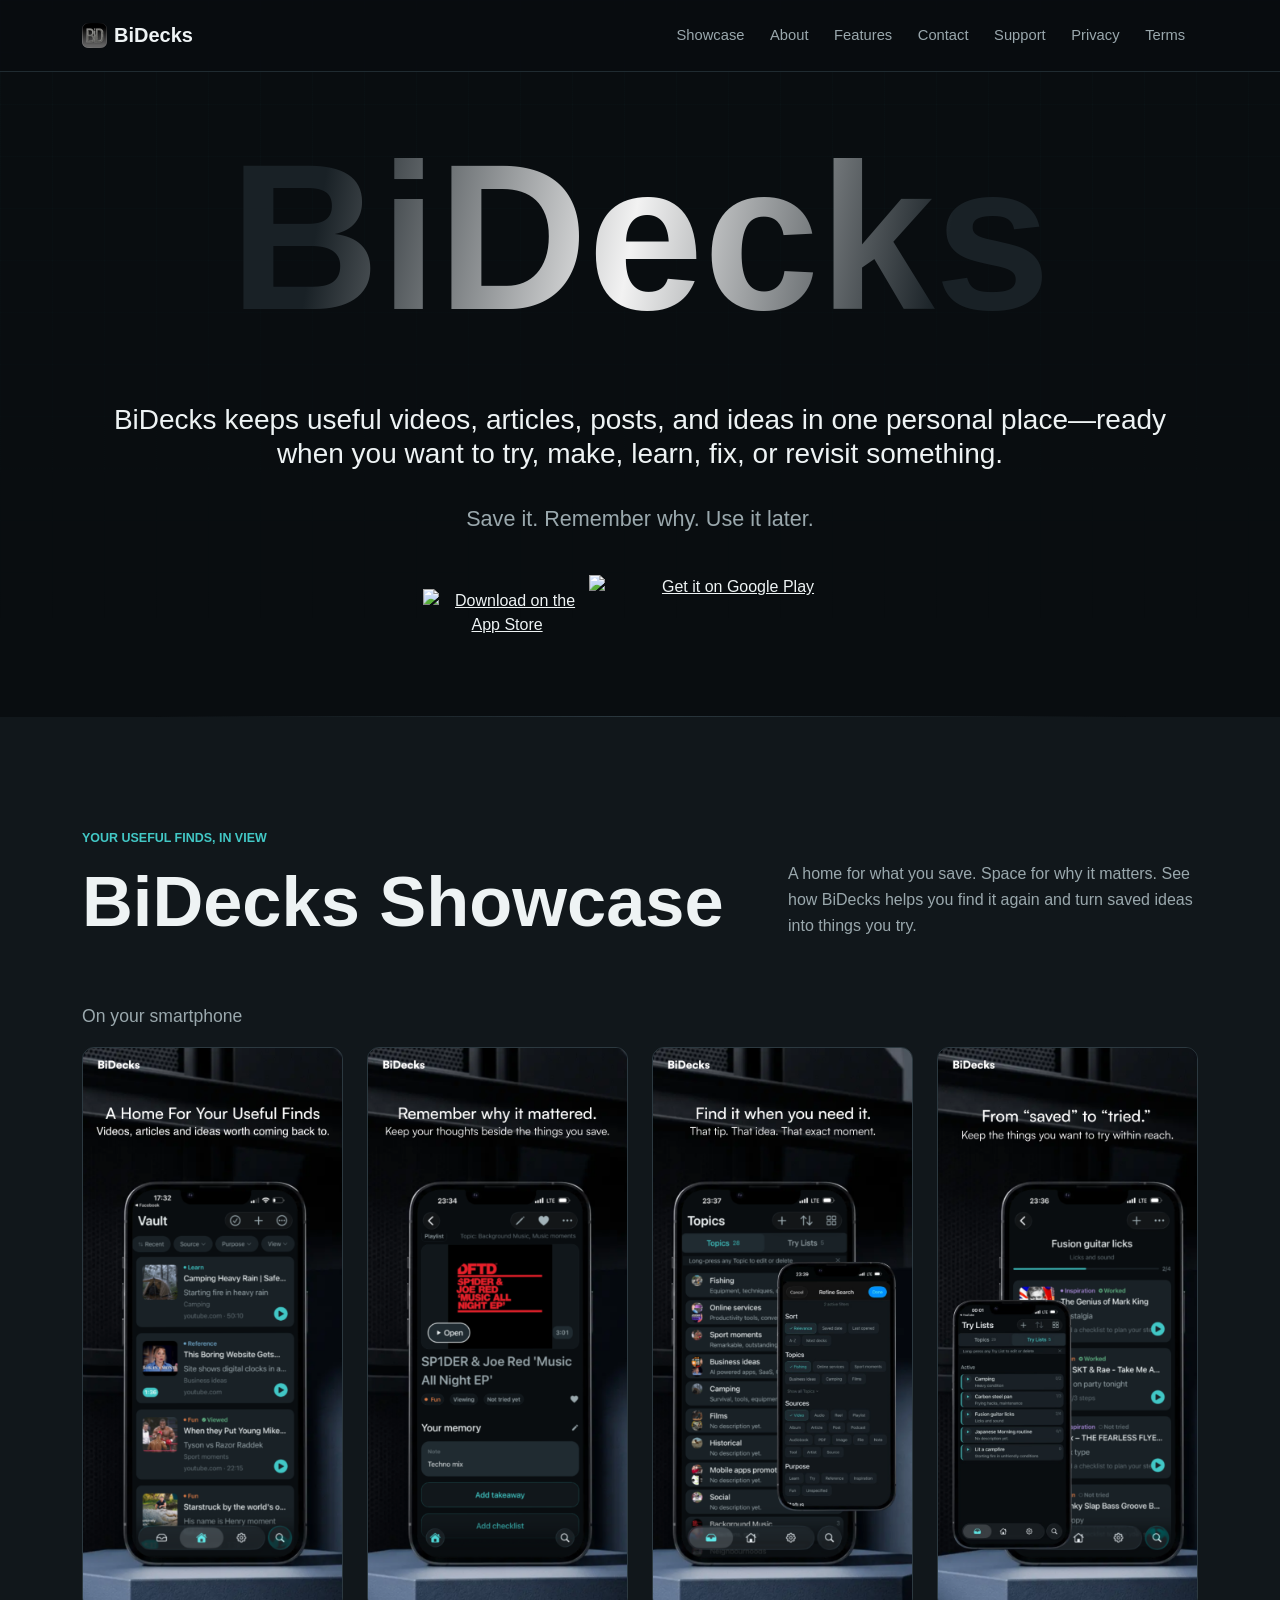
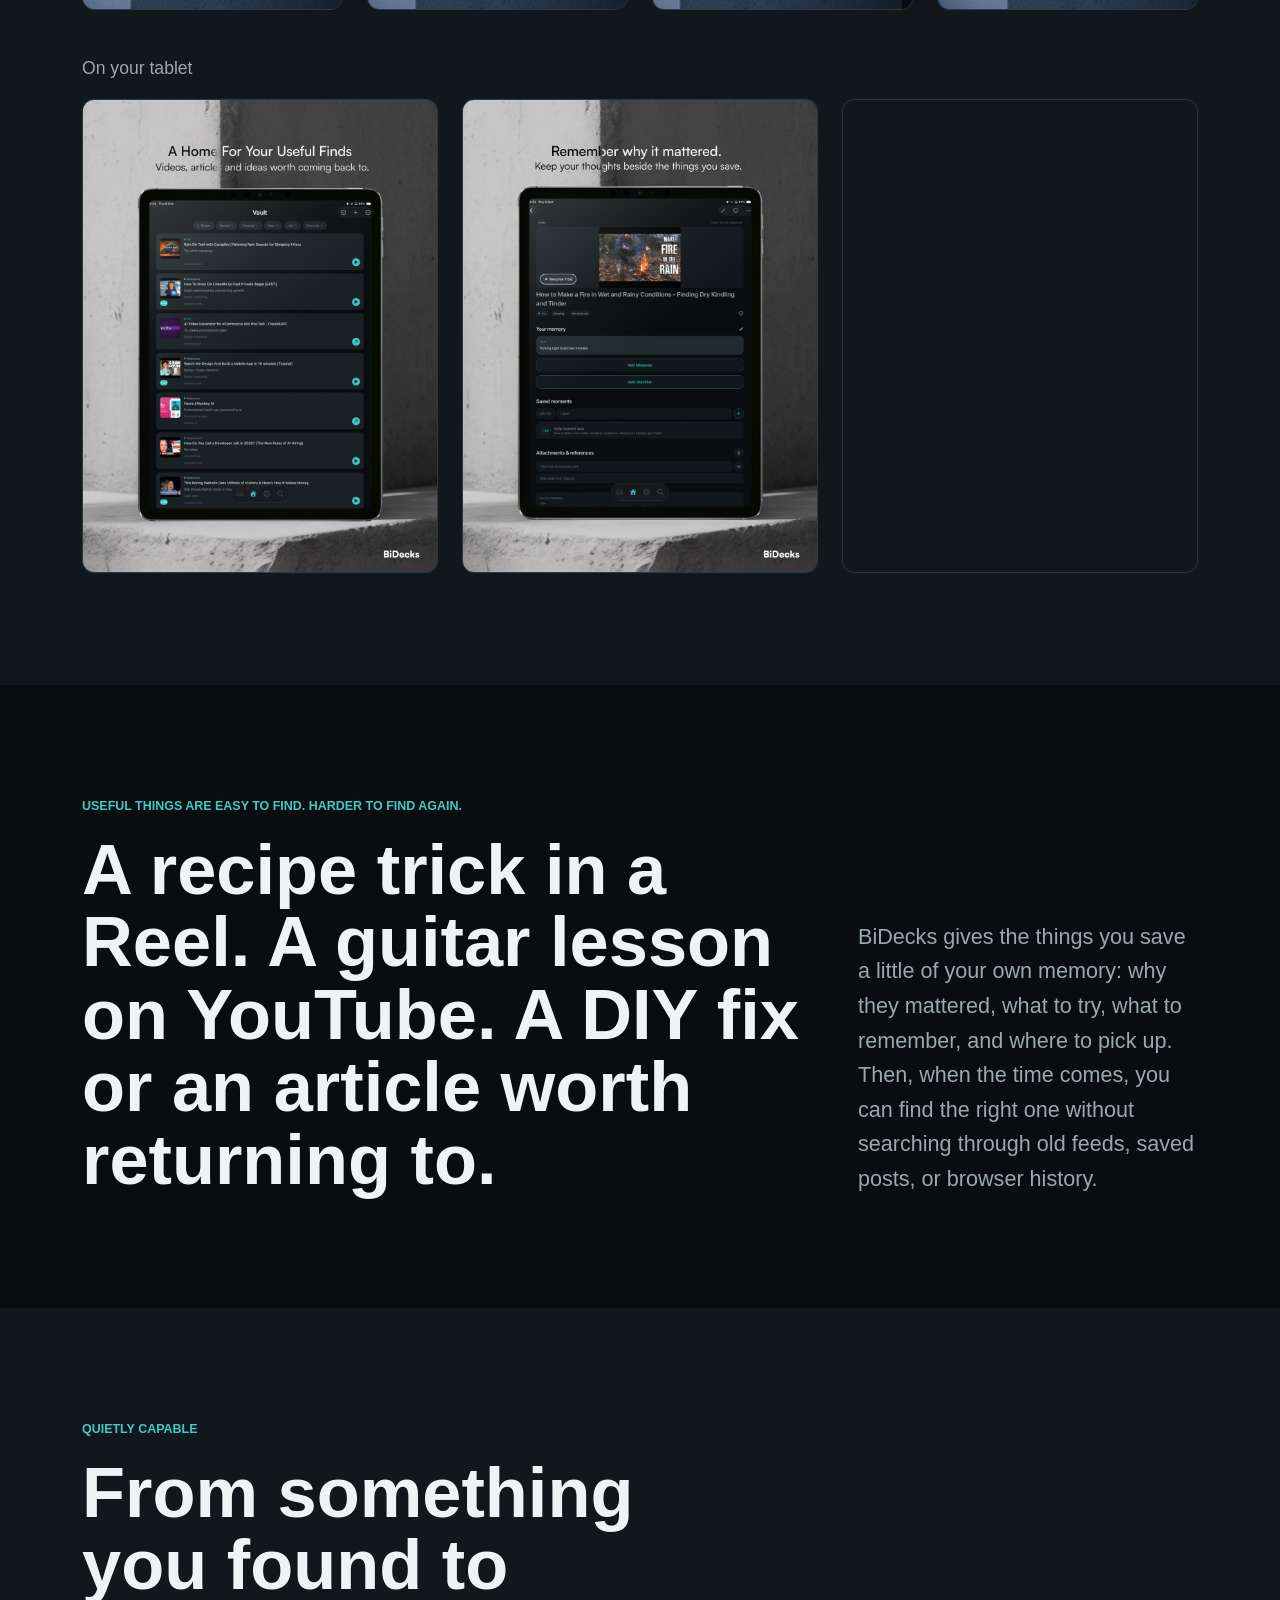
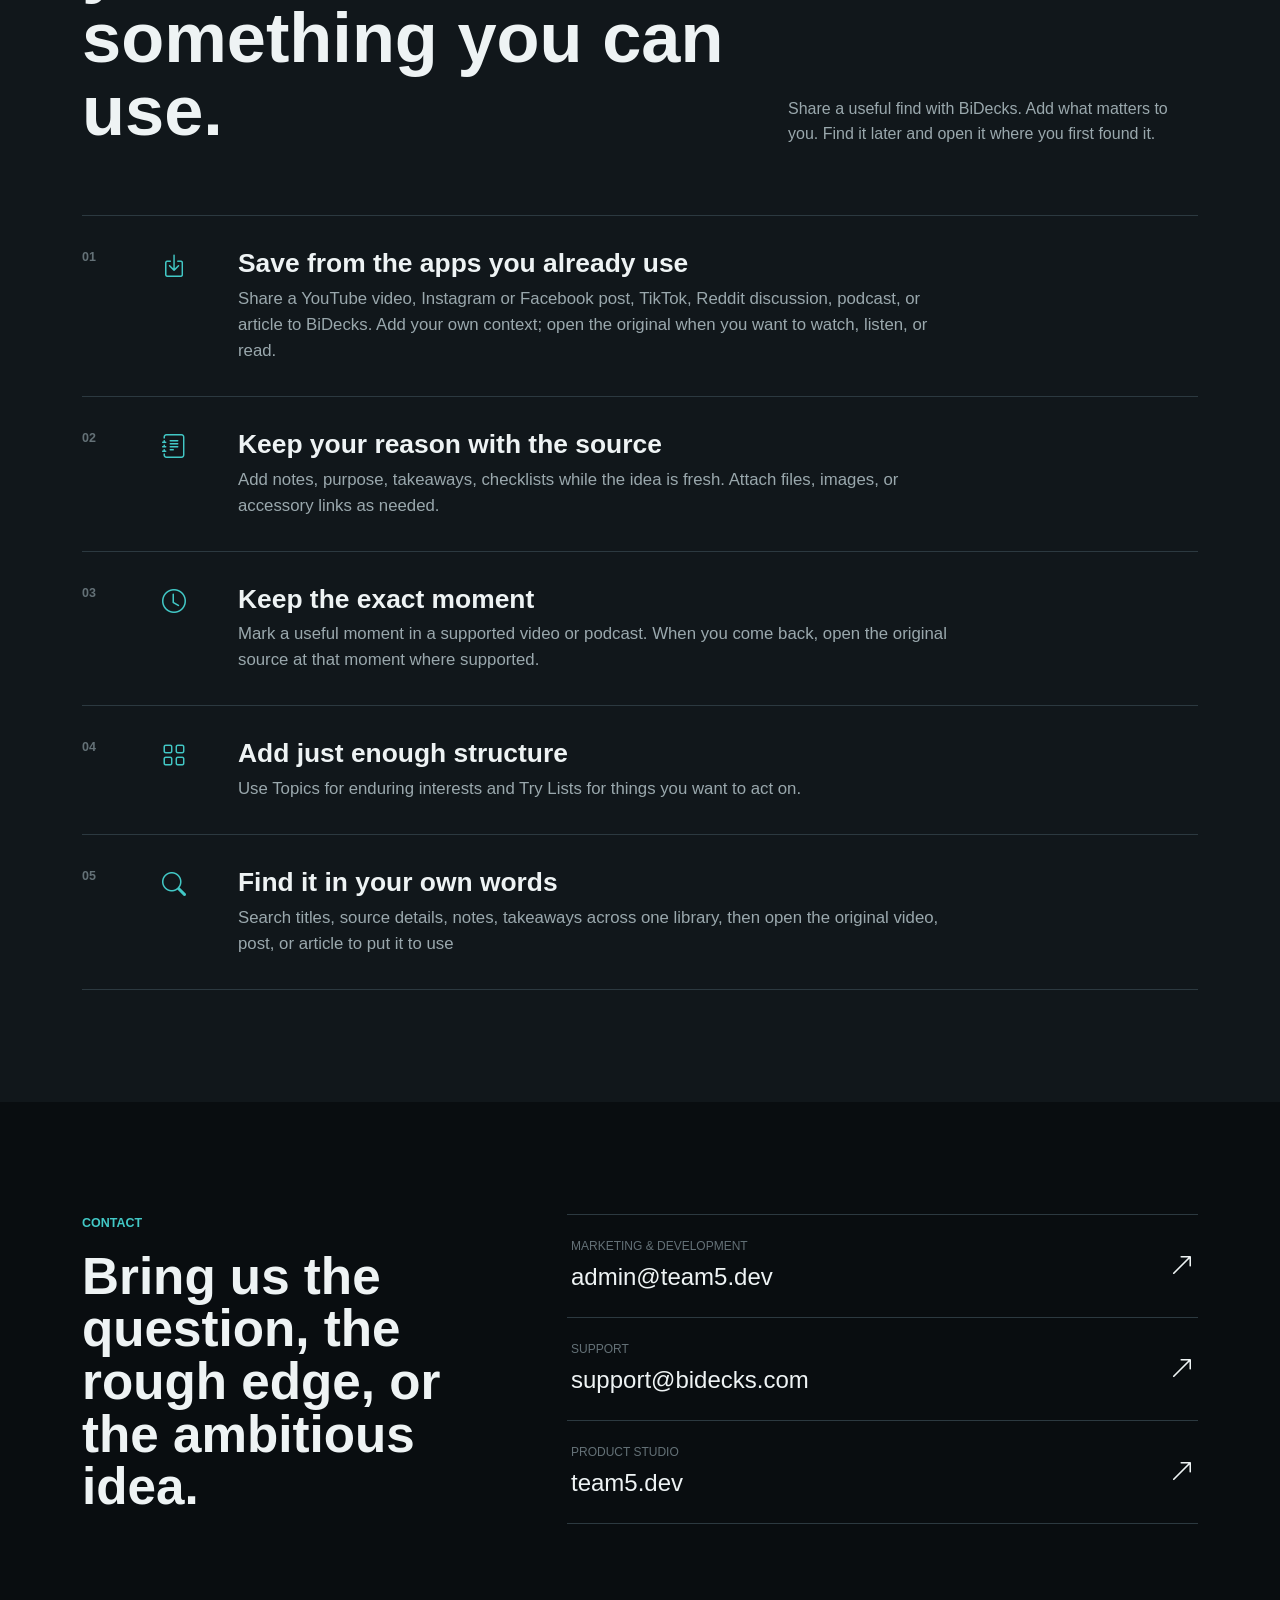
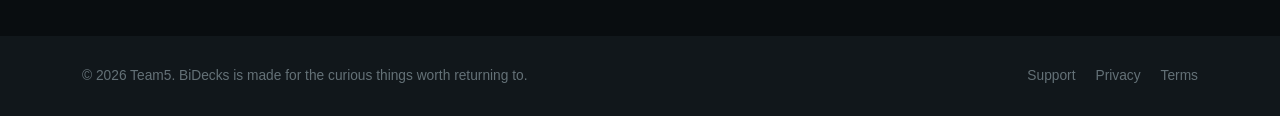
==== commit b5a8fb7d: "Reduce tablet cards to 3 in the grid and fine tune styles" ====
--- a/index.html
+++ b/index.html
@@ -207,7 +207,7 @@
 
 					<div class="showcase-group" role="group" aria-labelledby="showcase-tablets">
 						<h3 class="showcase-label" id="showcase-tablets">On your tablet</h3>
-						<div class="showcase-grid">
+						<div class="showcase-grid-tablets">
 							<a
 								class="showcase-preview"
 								href="assets/images/gallery/iPad/1stBidecks_Tablet.png"
@@ -250,7 +250,7 @@
 									decoding="async"
 								/>
 							</a>
-							<a
+							<!-- <a
 								class="showcase-preview"
 								href="assets/images/gallery/iPad/4thBidecks_Tablet.png"
 								aria-haspopup="dialog"
@@ -263,7 +263,7 @@
 									loading="lazy"
 									decoding="async"
 								/>
-							</a>
+							</a> -->
 						</div>
 					</div>
 				</div>
--- a/assets/css/styles.css
+++ b/assets/css/styles.css
@@ -225,7 +225,14 @@
 	gap: 24px;
 }
 
-.showcase-grid img {
+.showcase-grid-tablets {
+	display: grid;
+	grid-template-columns: repeat(3, minmax(0, 1fr));
+	gap: 24px;
+}
+
+.showcase-grid img,
+.showcase-grid-tablets img {
 	display: block;
 	width: 100%;
 	height: auto;
@@ -591,11 +598,17 @@
 	.showcase-grid {
 		grid-template-columns: repeat(2, minmax(0, 1fr));
 	}
+	.showcase-grid-tablets {
+		grid-template-columns: minmax(0, 1fr);
+		padding-inline: clamp(16px, 15vw, 150px);
+	}
 }
 
 @media (max-width: 575.98px) {
-	.showcase-grid {
+	.showcase-grid,
+	.showcase-grid-tablets {
 		grid-template-columns: minmax(0, 1fr);
+		padding-inline: 0;
 	}
 
 	.brand-shimmer {
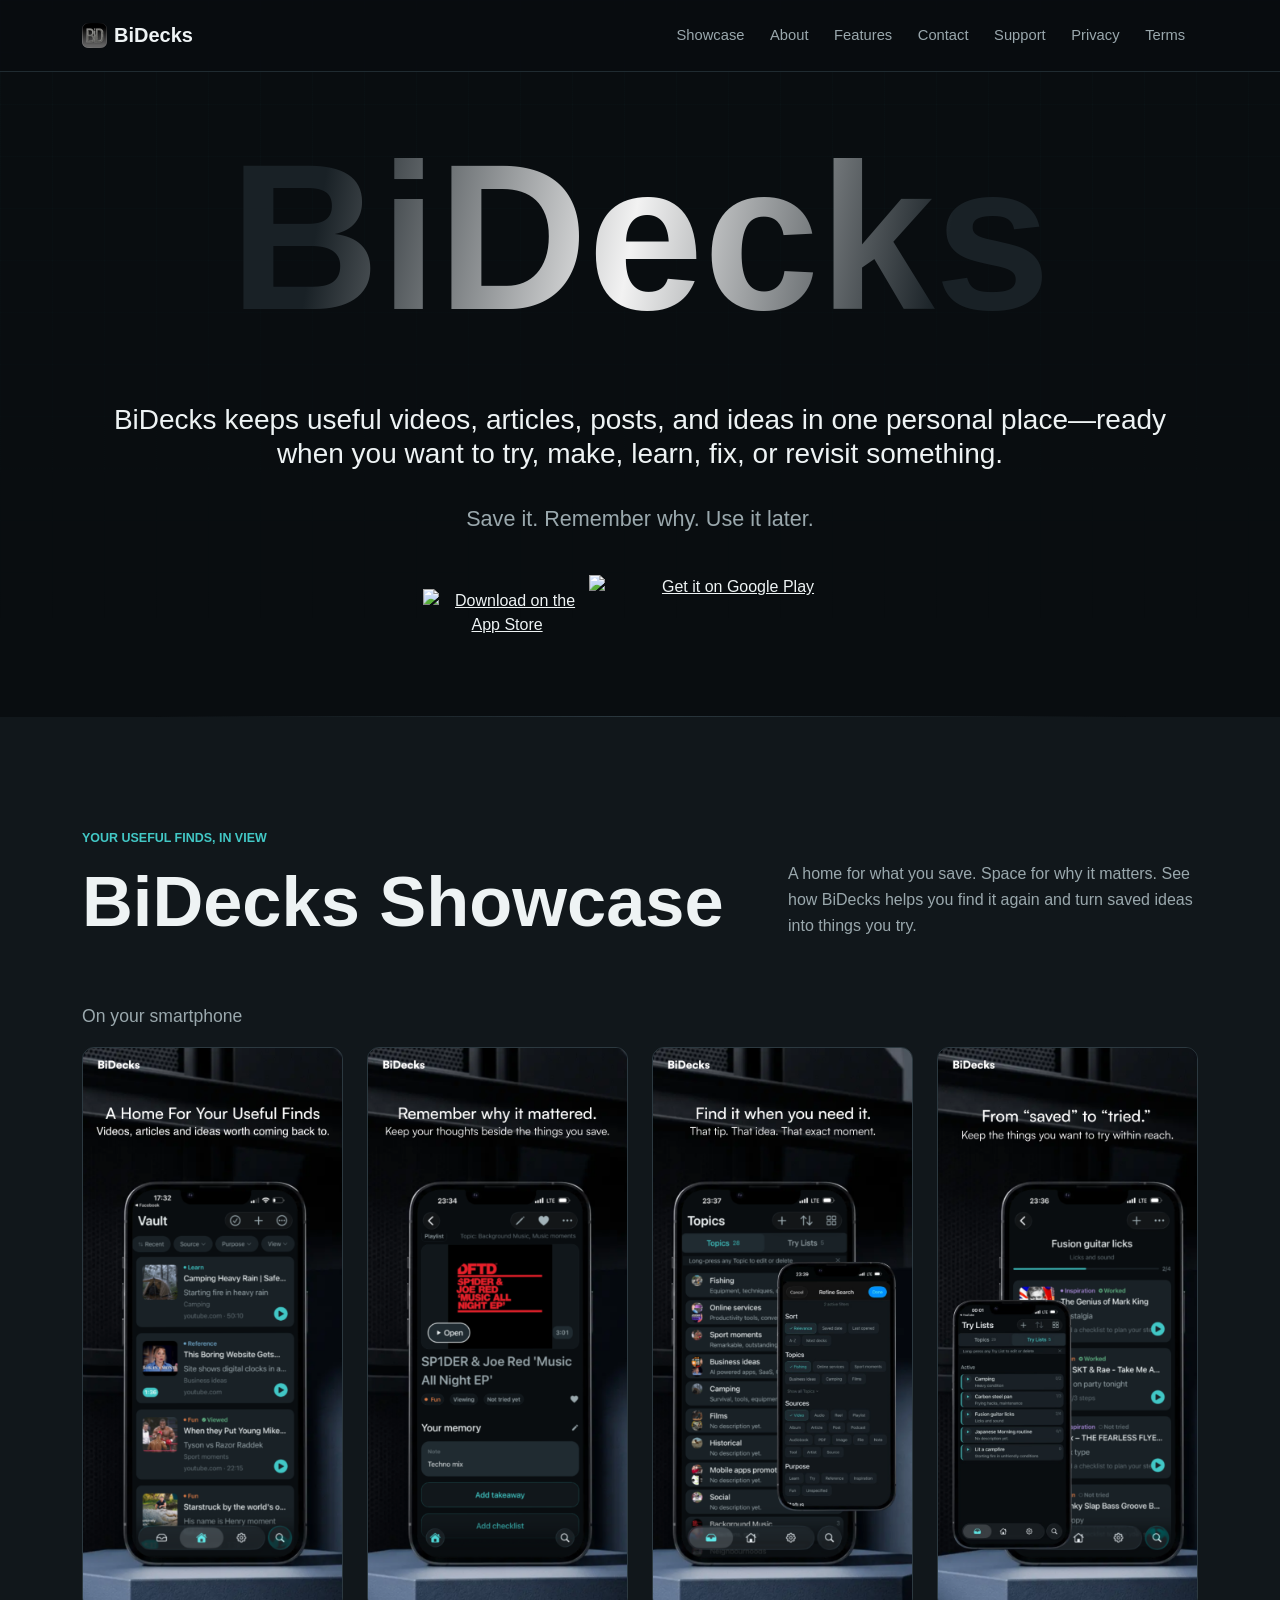
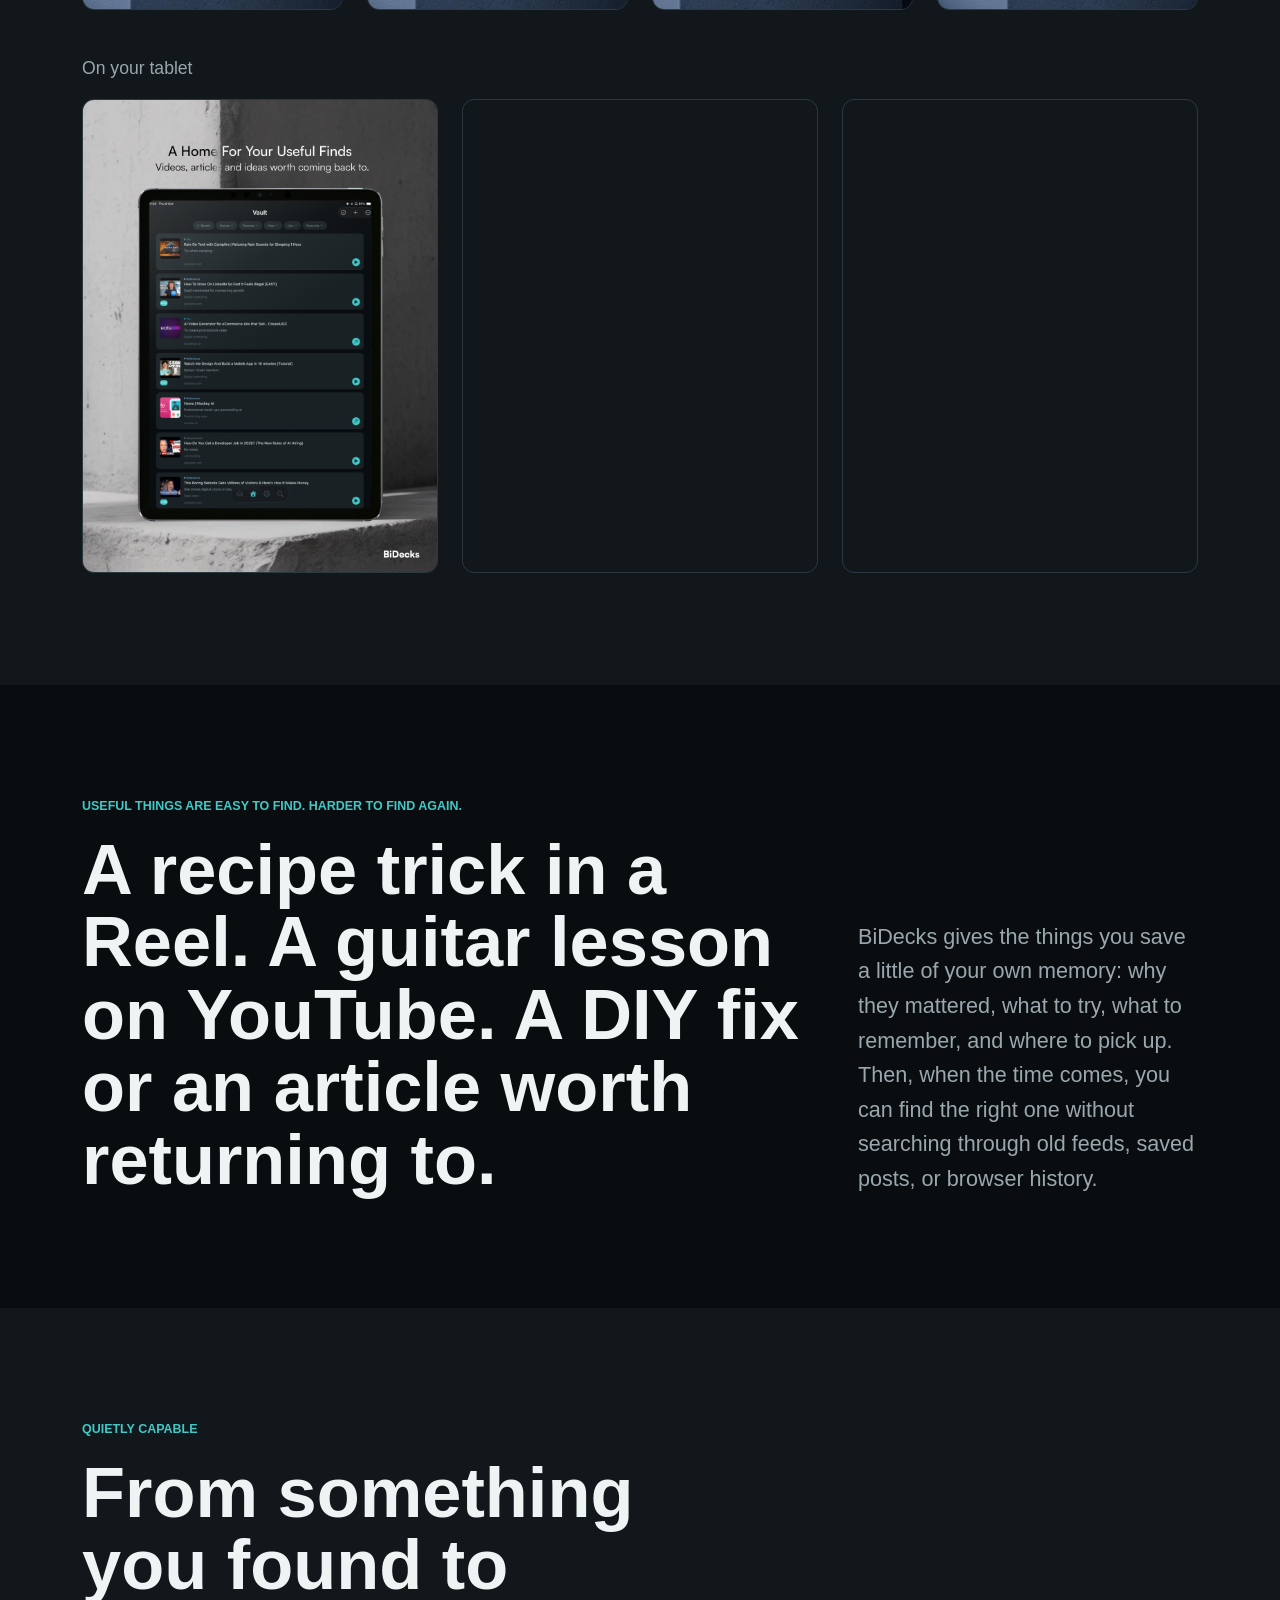
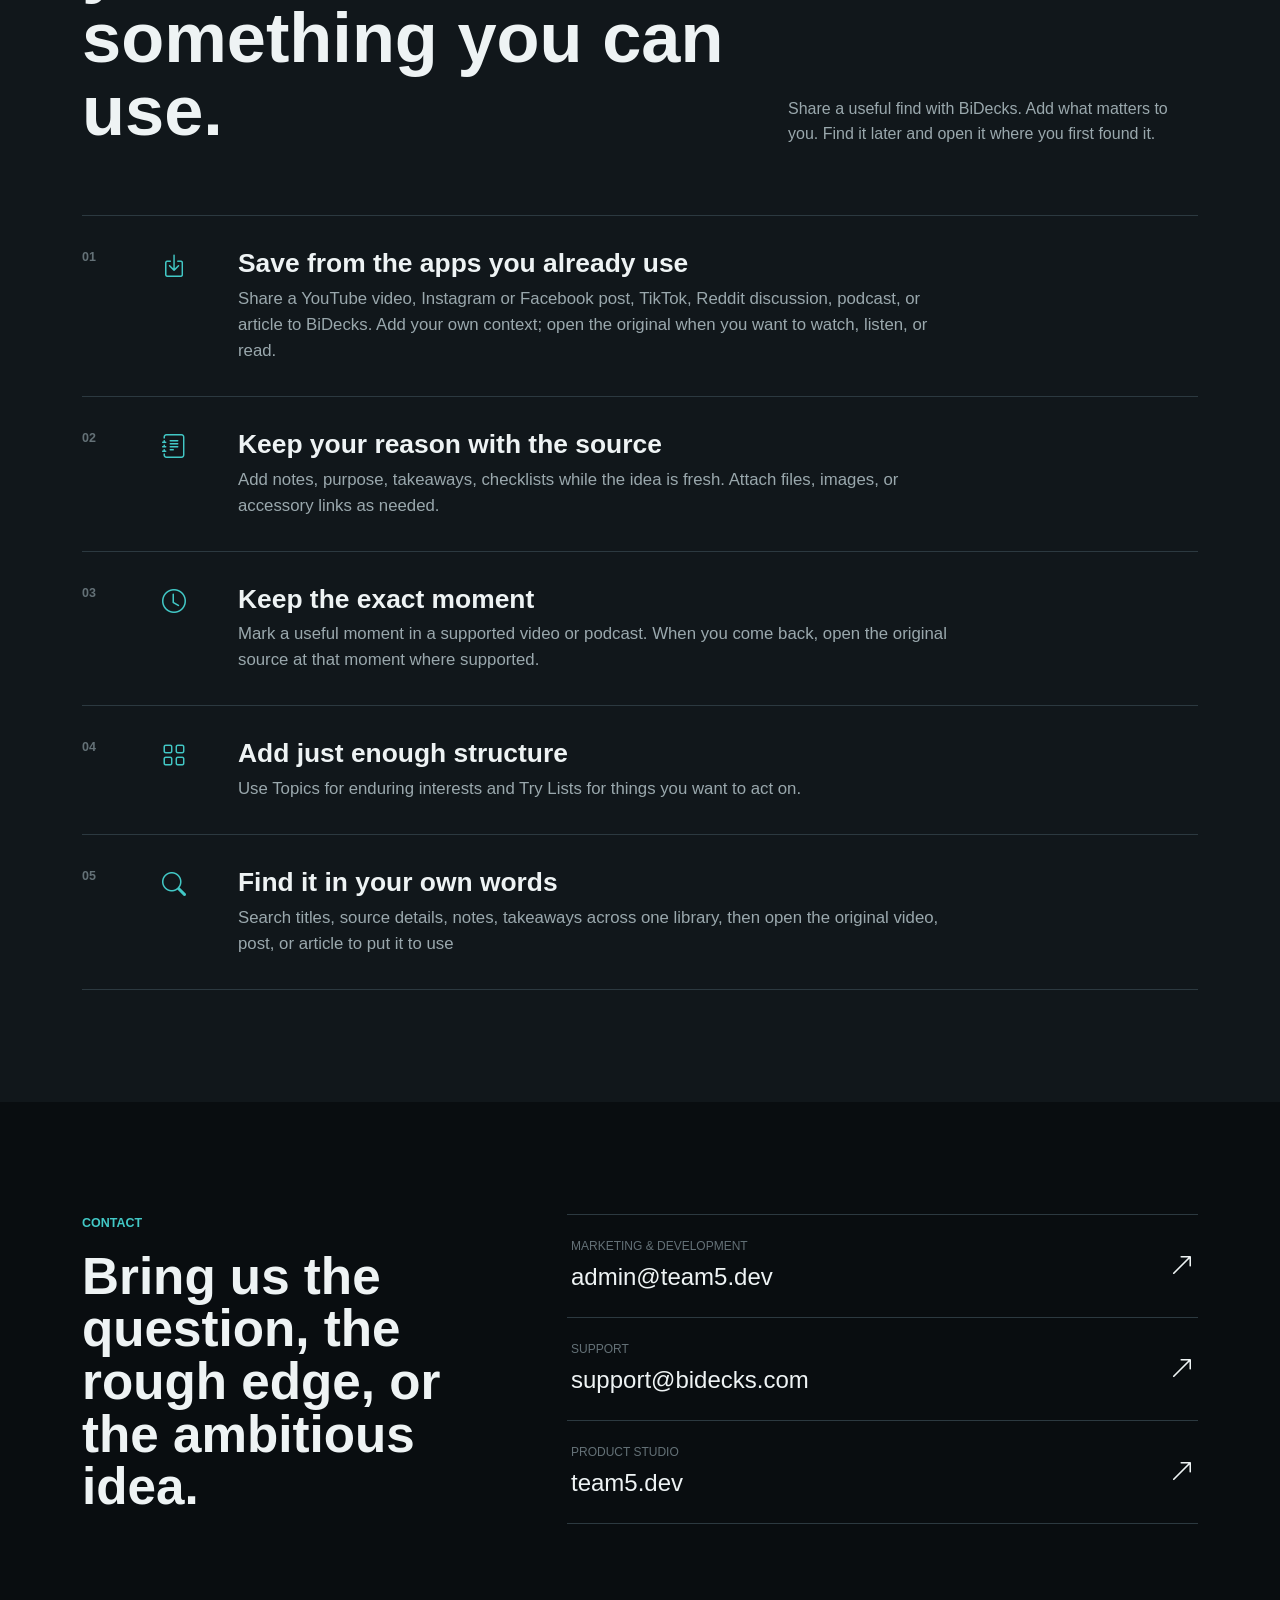
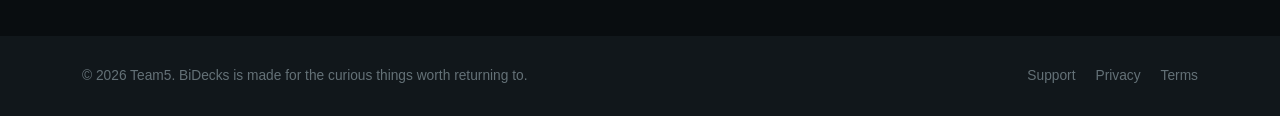
==== commit 7da4fc50: "Fix link to Android to open in new window" ====
--- a/index.html
+++ b/index.html
@@ -111,6 +111,8 @@
 							class="store-link store-link--google"
 							href="https://play.google.com/store/apps/details?id=com.bidecks.mobile"
 							aria-label="Get BiDecks on Google Play"
+							target="_blank"
+							rel="noopener noreferrer"
 						>
 							<img
 								src="https://play.google.com/intl/en_us/badges/static/images/badges/en_badge_web_generic.png"
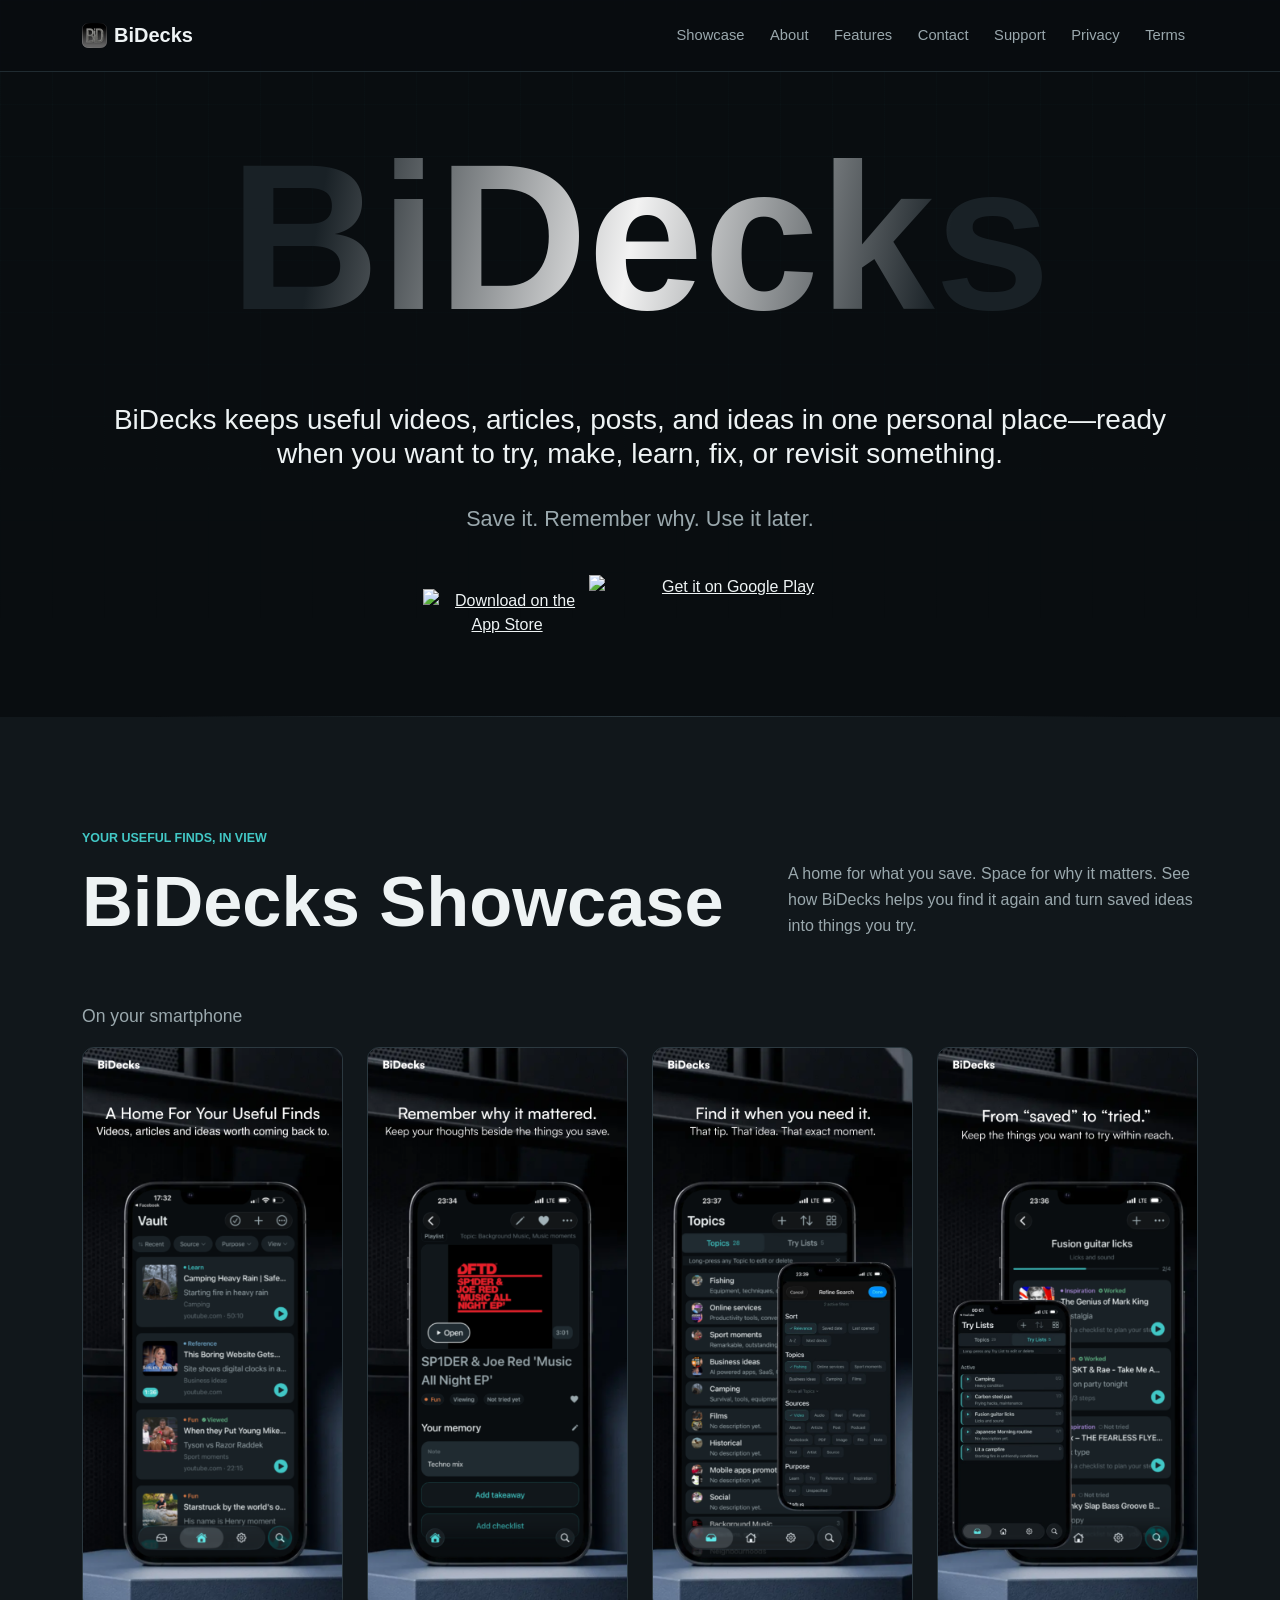
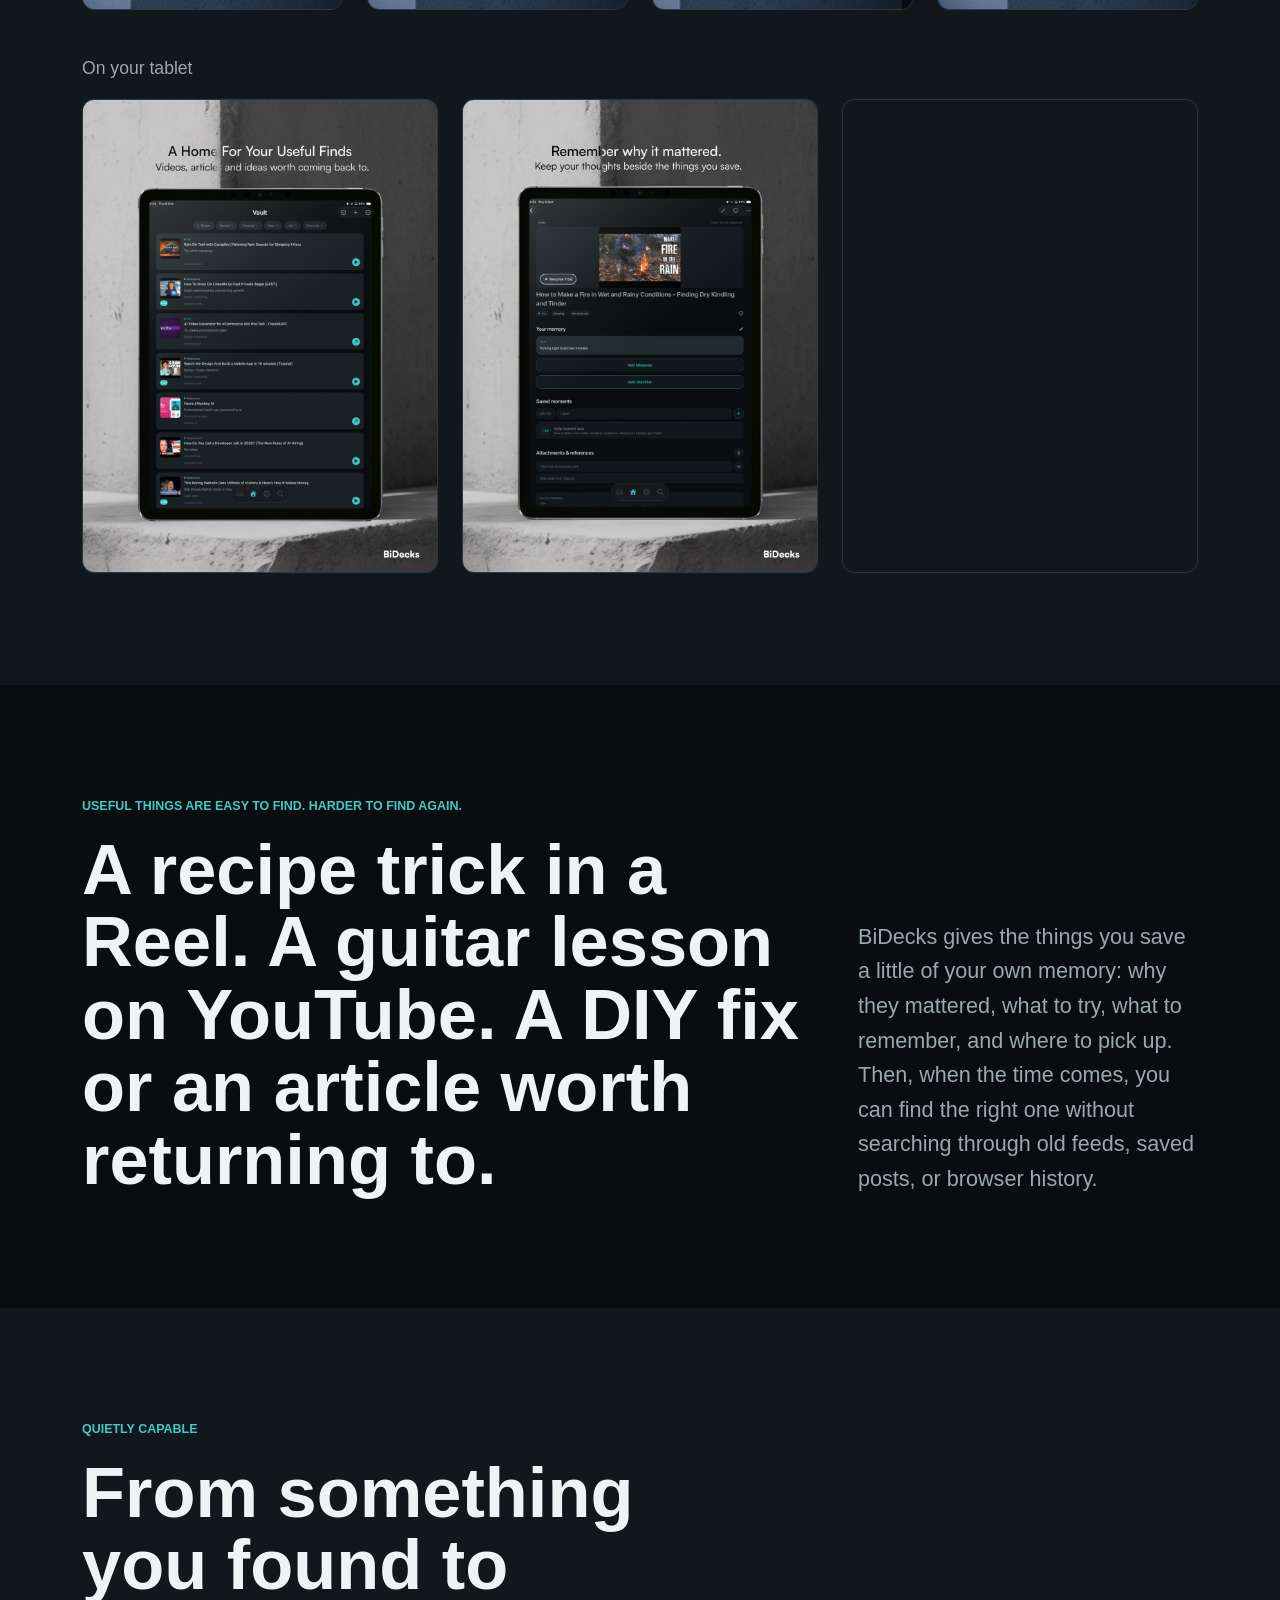
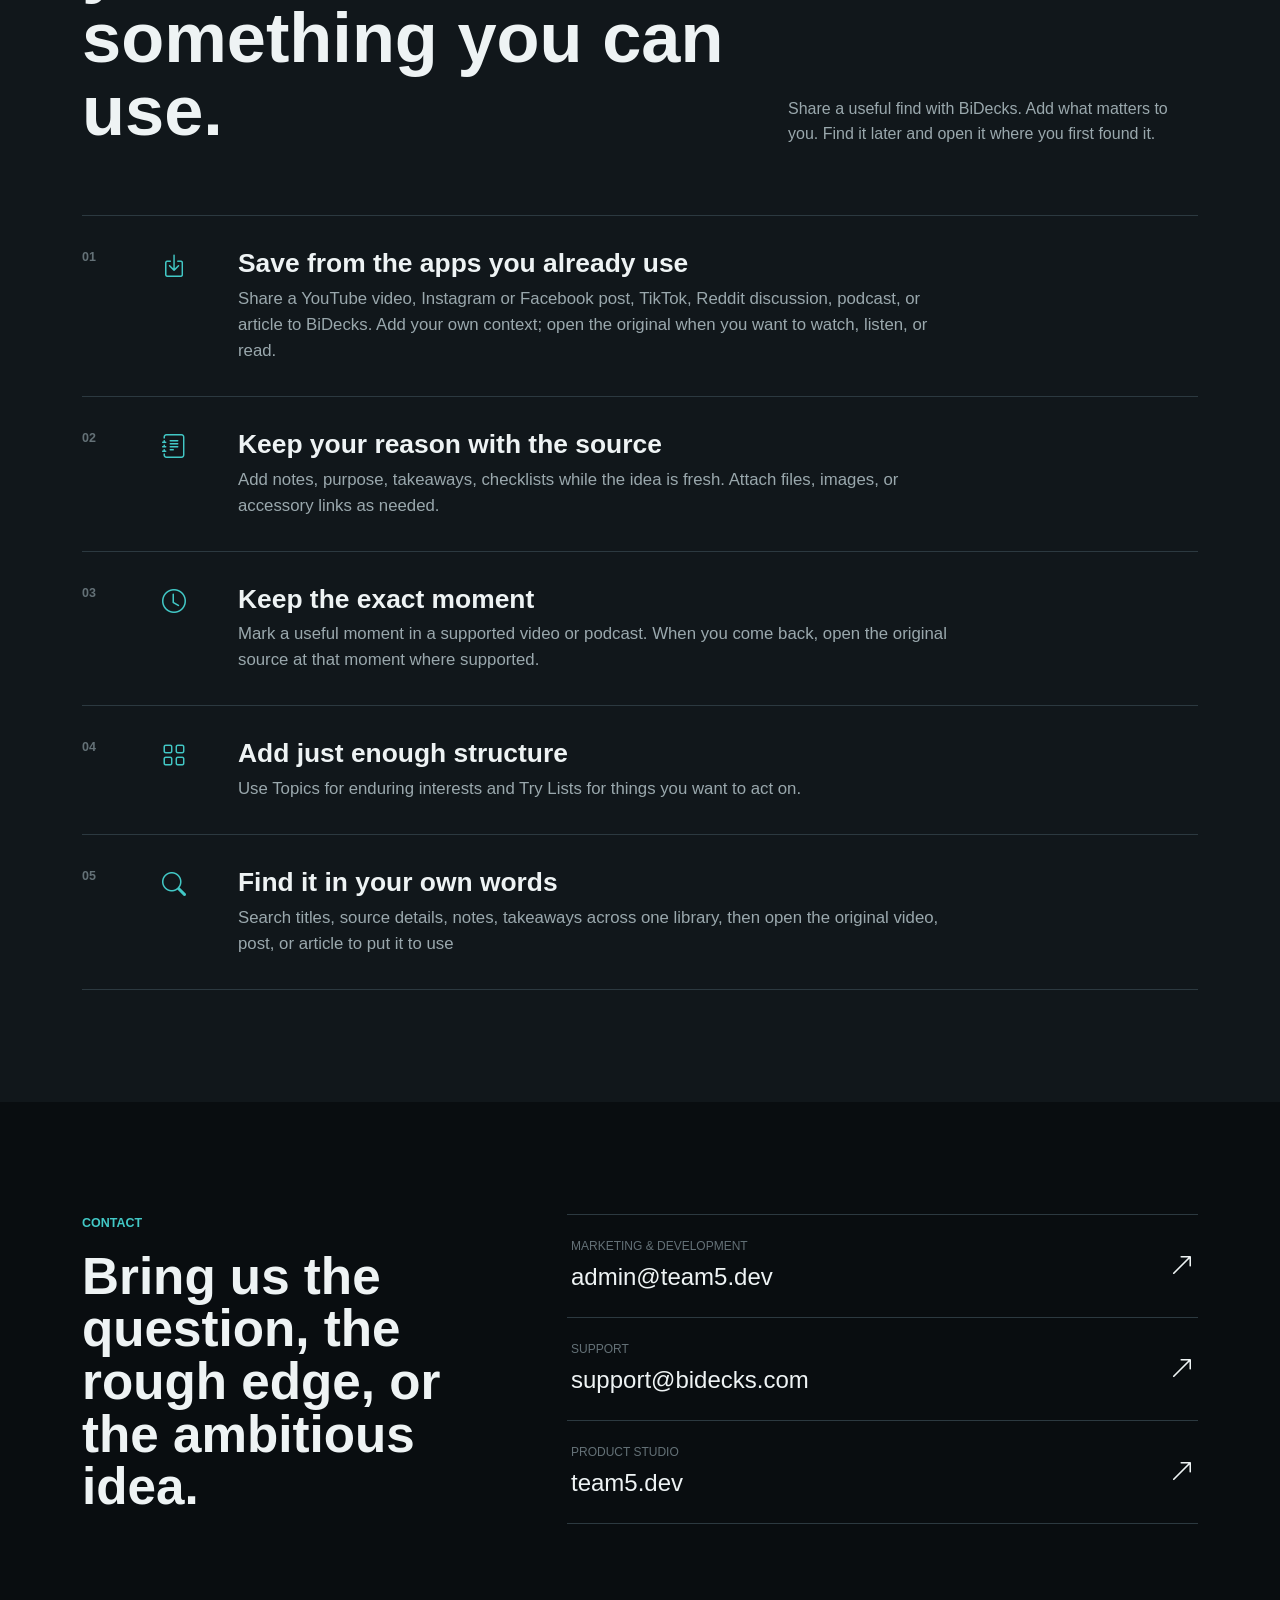
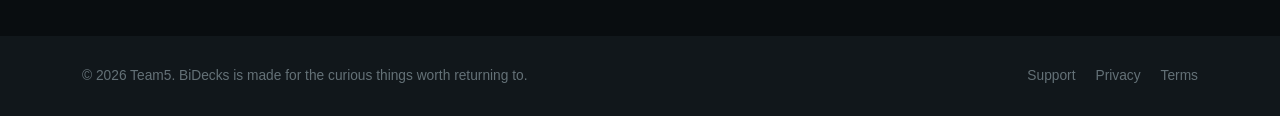
==== commit 68cb00a7: "Update readme" ====
--- a/index.html
+++ b/index.html
@@ -99,6 +99,8 @@
 							class="store-link"
 							href=""
 							aria-label="Download BiDecks on the App Store"
+							target="_blank"
+							rel="noopener noreferrer"
 						>
 							<img
 								src="https://tools.applemediaservices.com/api/badges/download-on-the-app-store/black/en-us"
